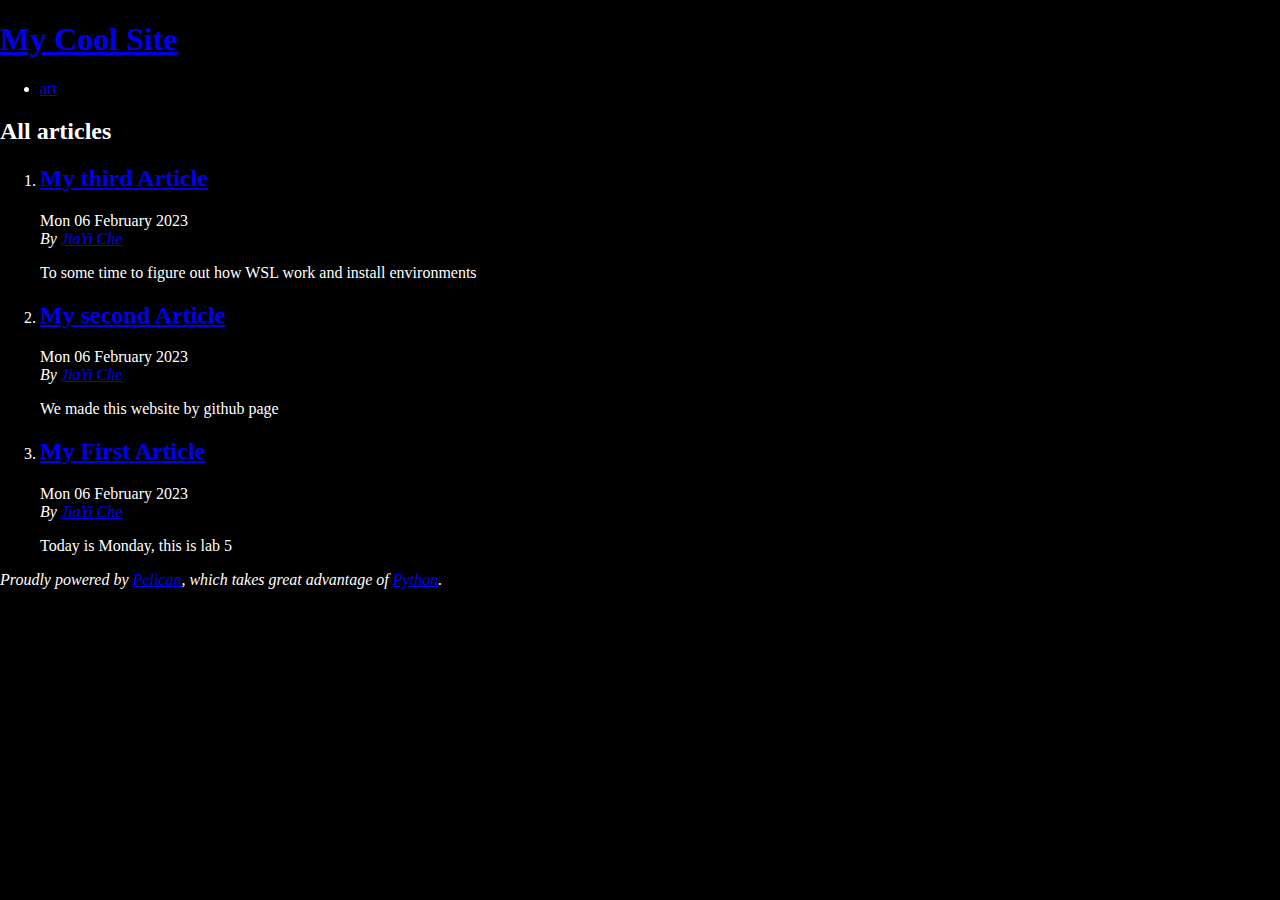
==== index.html @ ef56ac6d "Generate Pelican site" ====
<!DOCTYPE html>
<html lang="en">
<head>
        <title>My Cool Site</title>
        <meta charset="utf-8" />
        <meta name="generator" content="Pelican" />
        <link href="https://JiaYiChe.github.io/feeds/all.atom.xml" type="application/atom+xml" rel="alternate" title="My Cool Site Full Atom Feed" />

  <link rel="stylesheet" type="text/css" href="https://JiaYiChe.github.io/theme/style.css" />
</head>

<body id="index" class="home">
        <header id="banner" class="body">
                <h1><a href="https://JiaYiChe.github.io/">My Cool Site</a></h1>
        </header><!-- /#banner -->
        <nav id="menu"><ul>
            <li><a href="https://JiaYiChe.github.io/category/art.html">art</a></li>
        </ul></nav><!-- /#menu -->
<section id="content">
<h2>All articles</h2>

<ol id="post-list">
        <li><article class="hentry">
                <header> <h2 class="entry-title"><a href="https://JiaYiChe.github.io/my-third-article.html" rel="bookmark" title="Permalink to My third Article">My third Article</a></h2> </header>
                <footer class="post-info">
                    <time class="published" datetime="2023-02-06T07:00:00-07:00"> Mon 06 February 2023 </time>
                    <address class="vcard author">By
                        <a class="url fn" href="https://JiaYiChe.github.io/author/jiayi-che.html">JiaYi Che</a>
                    </address>
                </footer><!-- /.post-info -->
                <div class="entry-content"> <p>To some time to figure out how WSL work and install environments</p> </div><!-- /.entry-content -->
        </article></li>
        <li><article class="hentry">
                <header> <h2 class="entry-title"><a href="https://JiaYiChe.github.io/my-second-article.html" rel="bookmark" title="Permalink to My second Article">My second Article</a></h2> </header>
                <footer class="post-info">
                    <time class="published" datetime="2023-02-06T06:00:00-07:00"> Mon 06 February 2023 </time>
                    <address class="vcard author">By
                        <a class="url fn" href="https://JiaYiChe.github.io/author/jiayi-che.html">JiaYi Che</a>
                    </address>
                </footer><!-- /.post-info -->
                <div class="entry-content"> <p>We made this website by github page</p> </div><!-- /.entry-content -->
        </article></li>
        <li><article class="hentry">
                <header> <h2 class="entry-title"><a href="https://JiaYiChe.github.io/my-first-article.html" rel="bookmark" title="Permalink to My First Article">My First Article</a></h2> </header>
                <footer class="post-info">
                    <time class="published" datetime="2023-02-06T05:00:00-07:00"> Mon 06 February 2023 </time>
                    <address class="vcard author">By
                        <a class="url fn" href="https://JiaYiChe.github.io/author/jiayi-che.html">JiaYi Che</a>
                    </address>
                </footer><!-- /.post-info -->
                <div class="entry-content"> <p>Today is Monday, this is lab 5</p> </div><!-- /.entry-content -->
        </article></li>
</ol><!-- /#posts-list -->
</section><!-- /#content -->
        <footer id="contentinfo" class="body">
                <address id="about" class="vcard body">
                Proudly powered by <a href="https://getpelican.com/">Pelican</a>,
                which takes great advantage of <a href="https://www.python.org/">Python</a>.
                </address><!-- /#about -->
        </footer><!-- /#contentinfo -->
</body>
</html>
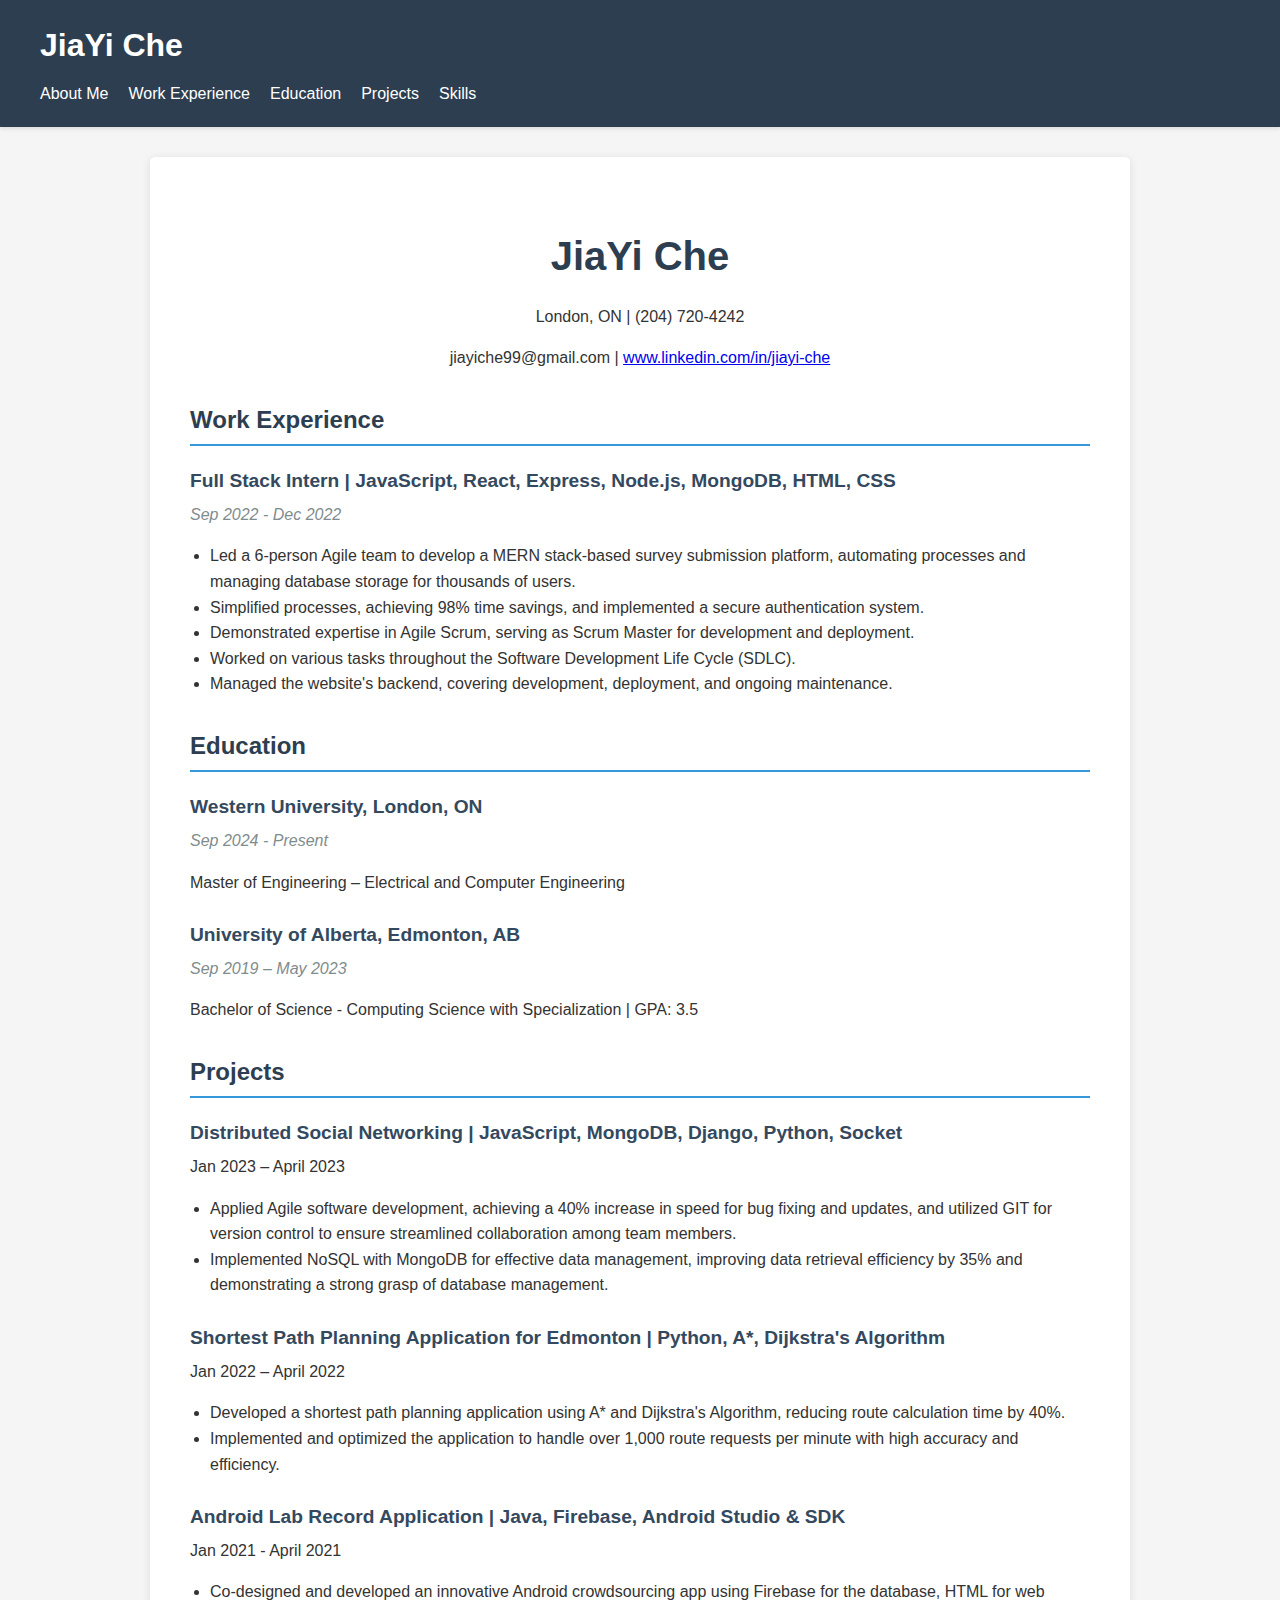
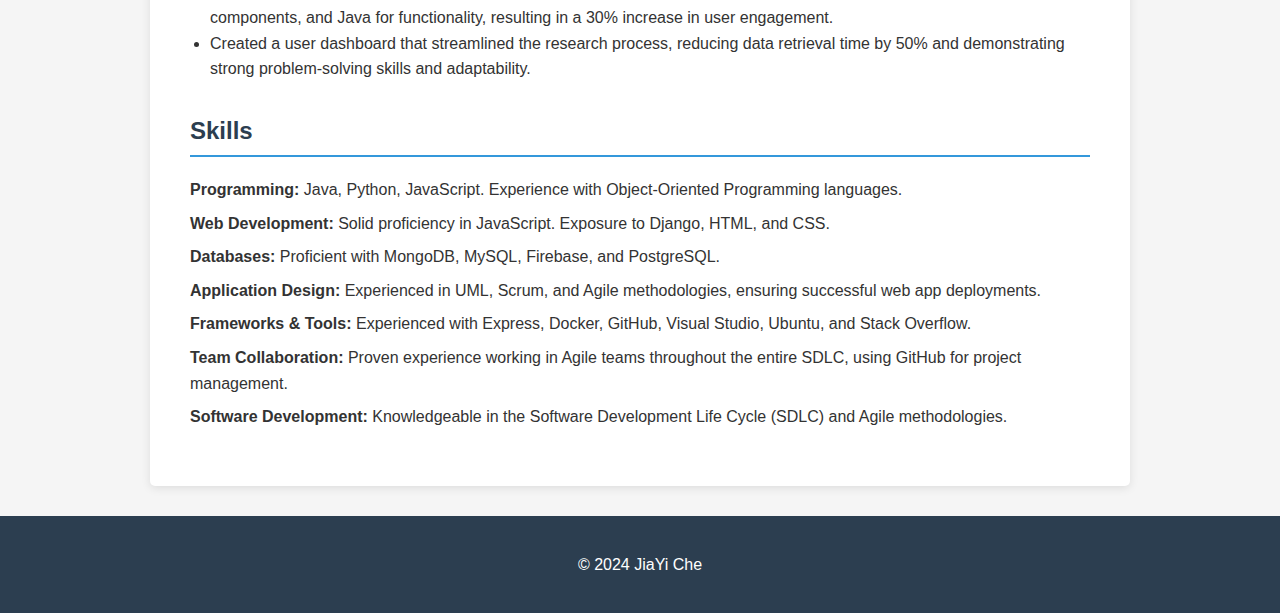
==== commit 0806d6f5: "update my page" ====
--- a/index.html
+++ b/index.html
@@ -1,62 +1,156 @@
 <!DOCTYPE html>
 <html lang="en">
 <head>
-        <title>My Cool Site</title>
-        <meta charset="utf-8" />
-        <meta name="generator" content="Pelican" />
-        <link href="https://JiaYiChe.github.io/feeds/all.atom.xml" type="application/atom+xml" rel="alternate" title="My Cool Site Full Atom Feed" />
-
-  <link rel="stylesheet" type="text/css" href="https://JiaYiChe.github.io/theme/style.css" />
+    <title>JiaYi Che - Resume</title>
+    <meta charset="utf-8" />
+    <meta name="viewport" content="width=device-width, initial-scale=1.0">
+    <meta name="description" content="JiaYi Che's Resume">
+    <link href="https://JiaYiChe.github.io/feeds/all.atom.xml" type="application/atom+xml" rel="alternate" title="JiaYi Che Resume" />
+    <link rel="stylesheet" type="text/css" href="https://JiaYiChe.github.io/theme/style.css" />
+    <link rel="stylesheet" href="https://cdnjs.cloudflare.com/ajax/libs/font-awesome/5.15.4/css/all.min.css">
 </head>
 
 <body id="index" class="home">
-        <header id="banner" class="body">
-                <h1><a href="https://JiaYiChe.github.io/">My Cool Site</a></h1>
-        </header><!-- /#banner -->
-        <nav id="menu"><ul>
-            <li><a href="https://JiaYiChe.github.io/category/art.html">art</a></li>
-        </ul></nav><!-- /#menu -->
-<section id="content">
-<h2>All articles</h2>
+    <header id="banner" class="body">
+        <div class="container">
+            <h1><a href="https://JiaYiChe.github.io/">JiaYi Che</a></h1>
+            <nav id="menu">
+                <ul>
+                    <li><a href="#about">About Me</a></li>
+                    <li><a href="#experience">Work Experience</a></li>
+                    <li><a href="#education">Education</a></li>
+                    <li><a href="#projects">Projects</a></li>
+                    <li><a href="#skills">Skills</a></li>
+                </ul>
+            </nav>
+        </div>
+    </header>
 
-<ol id="post-list">
-        <li><article class="hentry">
-                <header> <h2 class="entry-title"><a href="https://JiaYiChe.github.io/my-third-article.html" rel="bookmark" title="Permalink to My third Article">My third Article</a></h2> </header>
-                <footer class="post-info">
-                    <time class="published" datetime="2023-02-06T07:00:00-07:00"> Mon 06 February 2023 </time>
-                    <address class="vcard author">By
-                        <a class="url fn" href="https://JiaYiChe.github.io/author/jiayi-che.html">JiaYi Che</a>
-                    </address>
-                </footer><!-- /.post-info -->
-                <div class="entry-content"> <p>To some time to figure out how WSL work and install environments</p> </div><!-- /.entry-content -->
-        </article></li>
-        <li><article class="hentry">
-                <header> <h2 class="entry-title"><a href="https://JiaYiChe.github.io/my-second-article.html" rel="bookmark" title="Permalink to My second Article">My second Article</a></h2> </header>
-                <footer class="post-info">
-                    <time class="published" datetime="2023-02-06T06:00:00-07:00"> Mon 06 February 2023 </time>
-                    <address class="vcard author">By
-                        <a class="url fn" href="https://JiaYiChe.github.io/author/jiayi-che.html">JiaYi Che</a>
-                    </address>
-                </footer><!-- /.post-info -->
-                <div class="entry-content"> <p>We made this website by github page</p> </div><!-- /.entry-content -->
-        </article></li>
-        <li><article class="hentry">
-                <header> <h2 class="entry-title"><a href="https://JiaYiChe.github.io/my-first-article.html" rel="bookmark" title="Permalink to My First Article">My First Article</a></h2> </header>
-                <footer class="post-info">
-                    <time class="published" datetime="2023-02-06T05:00:00-07:00"> Mon 06 February 2023 </time>
-                    <address class="vcard author">By
-                        <a class="url fn" href="https://JiaYiChe.github.io/author/jiayi-che.html">JiaYi Che</a>
-                    </address>
-                </footer><!-- /.post-info -->
-                <div class="entry-content"> <p>Today is Monday, this is lab 5</p> </div><!-- /.entry-content -->
-        </article></li>
-</ol><!-- /#posts-list -->
-</section><!-- /#content -->
-        <footer id="contentinfo" class="body">
-                <address id="about" class="vcard body">
-                Proudly powered by <a href="https://getpelican.com/">Pelican</a>,
-                which takes great advantage of <a href="https://www.python.org/">Python</a>.
-                </address><!-- /#about -->
-        </footer><!-- /#contentinfo -->
+    <main class="container">
+        <section id="content">
+            <div class="resume-container">
+                <div class="resume-header">
+                    <h1>JiaYi Che</h1>
+                    <div class="resume-contact">
+                        <p>London, ON | (204) 720-4242</p>
+                        <p>jiayiche99@gmail.com | <a href="https://www.linkedin.com/in/jiayi-che" target="_blank">www.linkedin.com/in/jiayi-che</a></p>
+                    </div>
+                </div>
+
+                <section id="experience">
+                    <h2 class="section-title">Work Experience</h2>
+                    <div class="work-item">
+                        <div class="work-title">Full Stack Intern | JavaScript, React, Express, Node.js, MongoDB, HTML, CSS</div>
+                        <div class="work-period">Sep 2022 - Dec 2022</div>
+                        <div class="work-description">
+                            <ul>
+                                <li>Led a 6-person Agile team to develop a MERN stack-based survey submission platform, automating processes and managing database storage for thousands of users.</li>
+                                <li>Simplified processes, achieving 98% time savings, and implemented a secure authentication system.</li>
+                                <li>Demonstrated expertise in Agile Scrum, serving as Scrum Master for development and deployment.</li>
+                                <li>Worked on various tasks throughout the Software Development Life Cycle (SDLC).</li>
+                                <li>Managed the website's backend, covering development, deployment, and ongoing maintenance.</li>
+                            </ul>
+                        </div>
+                    </div>
+                </section>
+
+                <section id="education">
+                    <h2 class="section-title">Education</h2>
+                    <div class="education-item">
+                        <div class="education-title">Western University, London, ON</div>
+                        <div class="education-period">Sep 2024 - Present</div>
+                        <p>Master of Engineering – Electrical and Computer Engineering</p>
+                    </div>
+                    <div class="education-item">
+                        <div class="education-title">University of Alberta, Edmonton, AB</div>
+                        <div class="education-period">Sep 2019 – May 2023</div>
+                        <p>Bachelor of Science - Computing Science with Specialization | GPA: 3.5</p>
+                    </div>
+                </section>
+
+                <section id="projects">
+                    <h2 class="section-title">Projects</h2>
+                    <div class="project-item">
+                        <div class="project-title">Distributed Social Networking | JavaScript, MongoDB, Django, Python, Socket</div>
+                        <div class="project-period">Jan 2023 – April 2023</div>
+                        <div class="project-description">
+                            <ul>
+                                <li>Applied Agile software development, achieving a 40% increase in speed for bug fixing and updates, and utilized GIT for version control to ensure streamlined collaboration among team members.</li>
+                                <li>Implemented NoSQL with MongoDB for effective data management, improving data retrieval efficiency by 35% and demonstrating a strong grasp of database management.</li>
+                            </ul>
+                        </div>
+                    </div>
+                    <div class="project-item">
+                        <div class="project-title">Shortest Path Planning Application for Edmonton | Python, A*, Dijkstra's Algorithm</div>
+                        <div class="project-period">Jan 2022 – April 2022</div>
+                        <div class="project-description">
+                            <ul>
+                                <li>Developed a shortest path planning application using A* and Dijkstra's Algorithm, reducing route calculation time by 40%.</li>
+                                <li>Implemented and optimized the application to handle over 1,000 route requests per minute with high accuracy and efficiency.</li>
+                            </ul>
+                        </div>
+                    </div>
+                    <div class="project-item">
+                        <div class="project-title">Android Lab Record Application | Java, Firebase, Android Studio & SDK</div>
+                        <div class="project-period">Jan 2021 - April 2021</div>
+                        <div class="project-description">
+                            <ul>
+                                <li>Co-designed and developed an innovative Android crowdsourcing app using Firebase for the database, HTML for web components, and Java for functionality, resulting in a 30% increase in user engagement.</li>
+                                <li>Created a user dashboard that streamlined the research process, reducing data retrieval time by 50% and demonstrating strong problem-solving skills and adaptability.</li>
+                            </ul>
+                        </div>
+                    </div>
+                </section>
+
+                <section id="skills">
+                    <h2 class="section-title">Skills</h2>
+                    <ul class="skills-list">
+                        <li><strong>Programming:</strong> Java, Python, JavaScript. Experience with Object-Oriented Programming languages.</li>
+                        <li><strong>Web Development:</strong> Solid proficiency in JavaScript. Exposure to Django, HTML, and CSS.</li>
+                        <li><strong>Databases:</strong> Proficient with MongoDB, MySQL, Firebase, and PostgreSQL.</li>
+                        <li><strong>Application Design:</strong> Experienced in UML, Scrum, and Agile methodologies, ensuring successful web app deployments.</li>
+                        <li><strong>Frameworks & Tools:</strong> Experienced with Express, Docker, GitHub, Visual Studio, Ubuntu, and Stack Overflow.</li>
+                        <li><strong>Team Collaboration:</strong> Proven experience working in Agile teams throughout the entire SDLC, using GitHub for project management.</li>
+                        <li><strong>Software Development:</strong> Knowledgeable in the Software Development Life Cycle (SDLC) and Agile methodologies.</li>
+                    </ul>
+                </section>
+            </div>
+        </section>
+    </main>
+
+    <footer id="contentinfo" class="body">
+        <div class="container">
+            <p>&copy; 2024 JiaYi Che</p>
+        </div>
+    </footer>
+
+    <!-- Hidden Admin Button -->
+    <button class="admin-button" id="adminButton"></button>
+
+    <!-- Login Modal -->
+    <div class="login-modal" id="loginModal">
+        <div class="login-content">
+            <h2>Admin Login</h2>
+            <form id="loginForm">
+                <div class="form-group">
+                    <label for="username">Username:</label>
+                    <input type="text" id="username" required>
+                </div>
+                <div class="form-group">
+                    <label for="password">Password:</label>
+                    <input type="password" id="password" required>
+                </div>
+                <button type="submit" class="btn">Login</button>
+                <button type="button" class="btn" id="cancelLogin">Cancel</button>
+            </form>
+        </div>
+    </div>
+
+    <!-- Admin Panel (Hidden by Default) -->
+    <div id="adminPanel" style="display: none;">
+        <!-- Content will be dynamically filled by JavaScript -->
+    </div>
+
+    <script src="admin.js"></script>
 </body>
 </html>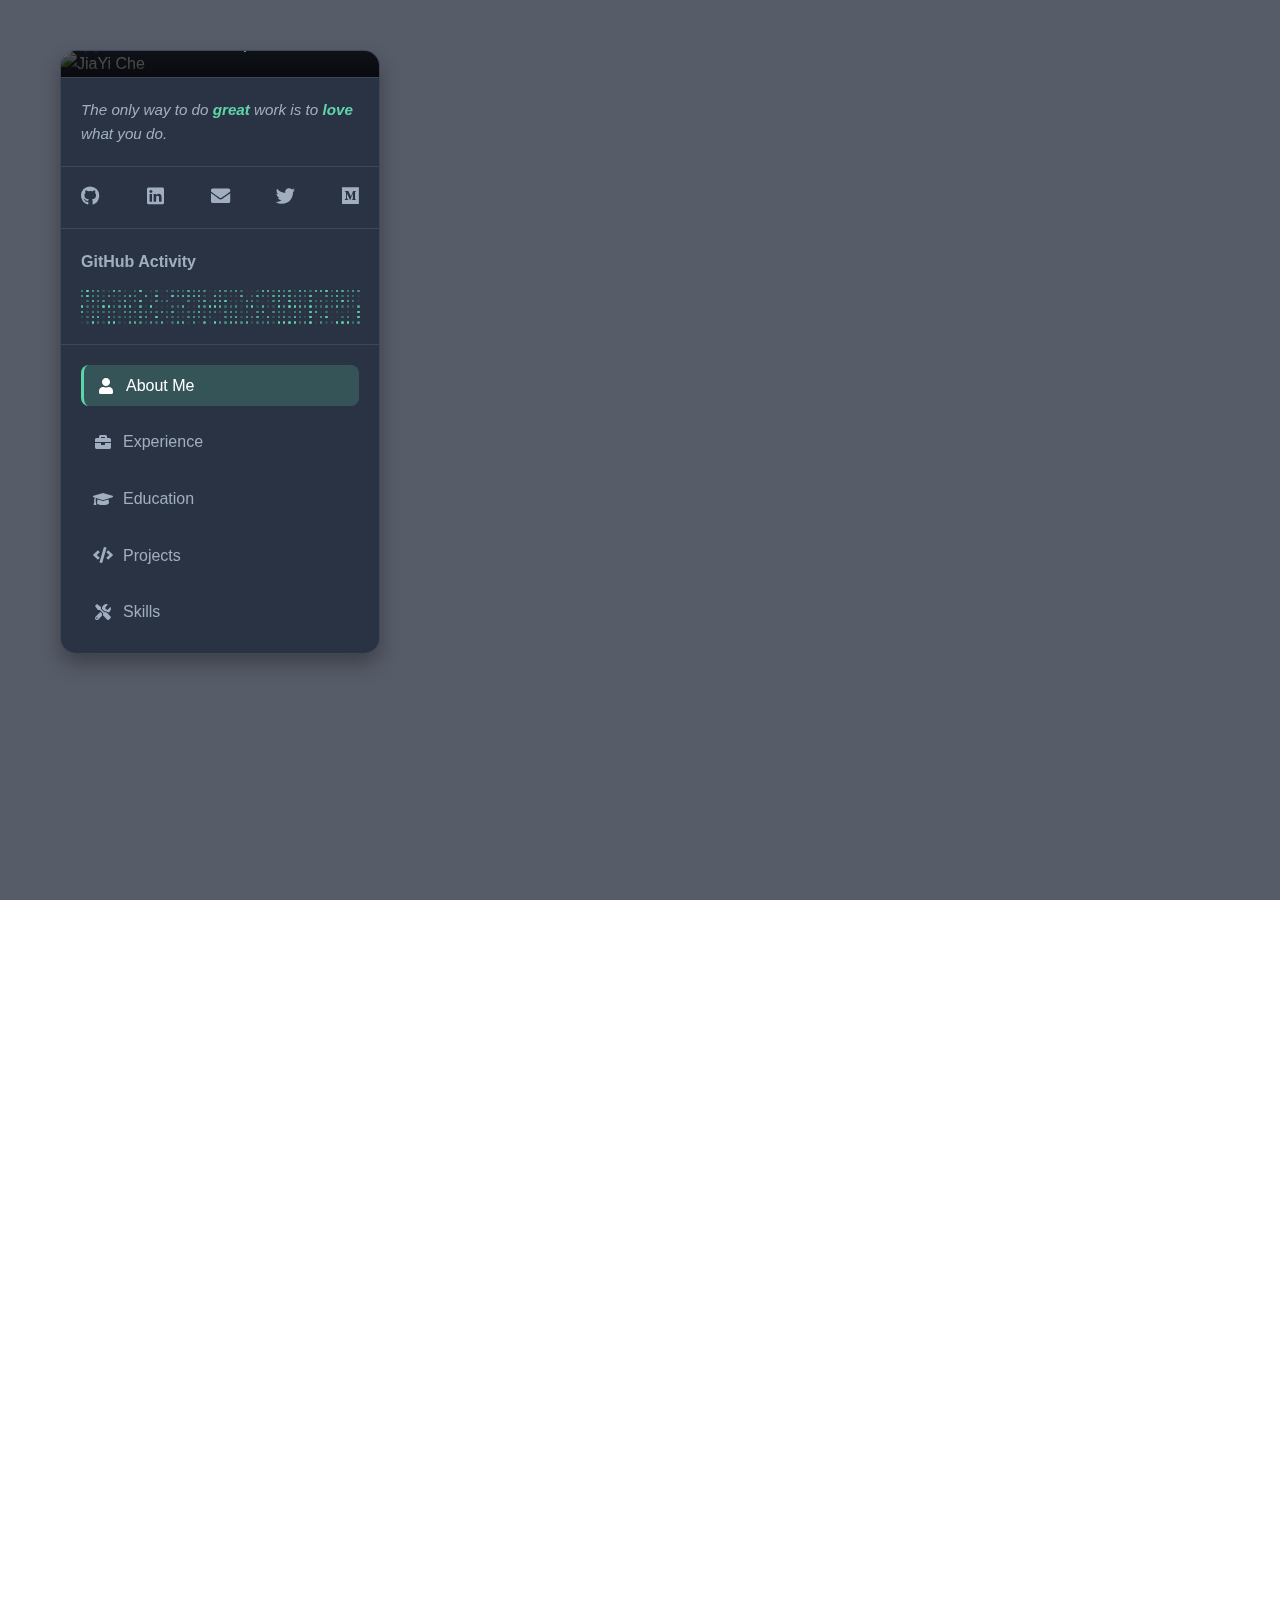
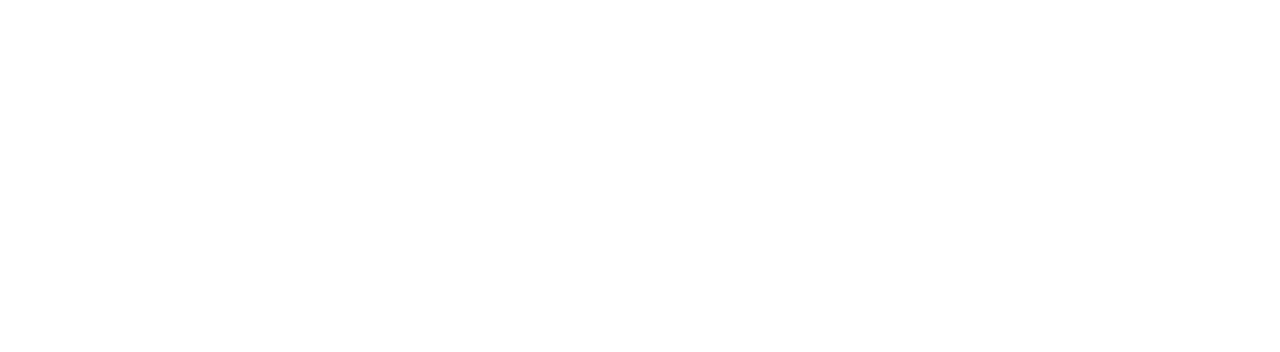
==== commit 4849fadc: "update new UI" ====
--- a/index.html
+++ b/index.html
@@ -1,134 +1,268 @@
 <!DOCTYPE html>
 <html lang="en">
 <head>
-    <title>JiaYi Che - Resume</title>
+    <title>JiaYi Che - Portfolio</title>
     <meta charset="utf-8" />
     <meta name="viewport" content="width=device-width, initial-scale=1.0">
-    <meta name="description" content="JiaYi Che's Resume">
-    <link href="https://JiaYiChe.github.io/feeds/all.atom.xml" type="application/atom+xml" rel="alternate" title="JiaYi Che Resume" />
-    <link rel="stylesheet" type="text/css" href="https://JiaYiChe.github.io/theme/style.css" />
+    <meta name="description" content="JiaYi Che's Portfolio">
+    <link href="https://JiaYiChe.github.io/feeds/all.atom.xml" type="application/atom+xml" rel="alternate" title="JiaYi Che Portfolio" />
+    <link rel="stylesheet" type="text/css" href="theme/style.css" />
     <link rel="stylesheet" href="https://cdnjs.cloudflare.com/ajax/libs/font-awesome/5.15.4/css/all.min.css">
 </head>
 
 <body id="index" class="home">
-    <header id="banner" class="body">
-        <div class="container">
-            <h1><a href="https://JiaYiChe.github.io/">JiaYi Che</a></h1>
-            <nav id="menu">
-                <ul>
-                    <li><a href="#about">About Me</a></li>
-                    <li><a href="#experience">Work Experience</a></li>
-                    <li><a href="#education">Education</a></li>
-                    <li><a href="#projects">Projects</a></li>
-                    <li><a href="#skills">Skills</a></li>
-                </ul>
-            </nav>
+    <main class="container">
+        <div class="profile-card">
+            <!-- Left Profile Section -->
+            <div class="profile-avatar">
+                <div class="avatar-container">
+                    <img src="author/photo.jpg" alt="JiaYi Che" onerror="this.onerror=null; this.src='https://via.placeholder.com/600x400?text=JiaYi+Che';">
+                    <div class="avatar-overlay">
+                        <h1>JiaYi Che</h1>
+                        <h2><i class="fas fa-star"></i> Full Stack Developer</h2>
+                    </div>
+                </div>
+
+                <div class="profile-motto">
+                    <p>The only way to do <span>great</span> work is to <span>love</span> what you do.</p>
+                </div>
+
+                <div class="social-icons">
+                    <a href="https://github.com/JiaYiChe" target="_blank"><i class="fab fa-github"></i></a>
+                    <a href="https://www.linkedin.com/in/jiayi-che" target="_blank"><i class="fab fa-linkedin"></i></a>
+                    <a href="mailto:jiayiche99@gmail.com"><i class="fas fa-envelope"></i></a>
+                    <a href="#" target="_blank"><i class="fab fa-twitter"></i></a>
+                    <a href="#" target="_blank"><i class="fab fa-medium"></i></a>
+                </div>
+
+                <div class="github-activity">
+                    <h3>GitHub Activity</h3>
+                    <div class="activity-grid">
+                        <!-- Generate 53 weeks of github activity cells -->
+                        <div class="activity-cell activity-level-0"></div>
+                        <div class="activity-cell activity-level-1"></div>
+                        <div class="activity-cell activity-level-2"></div>
+                        <div class="activity-cell activity-level-3"></div>
+                        <div class="activity-cell activity-level-4"></div>
+                        <div class="activity-cell activity-level-5"></div>
+                        <!-- Repeat for rest of cells (simplified here) -->
+                    </div>
+                </div>
+
+                <div class="site-nav">
+                    <a href="#about"><i class="fas fa-user"></i> About Me</a>
+                    <a href="#experience"><i class="fas fa-briefcase"></i> Experience</a>
+                    <a href="#education"><i class="fas fa-graduation-cap"></i> Education</a>
+                    <a href="#projects"><i class="fas fa-code"></i> Projects</a>
+                    <a href="#skills"><i class="fas fa-tools"></i> Skills</a>
+                </div>
+            </div>
+
+            <!-- Right Content Section -->
+            <div class="content-area">
+                <!-- About Me Section -->
+                <div id="about" class="content-card">
+                    <div class="content-card-header">
+                        <h3><i class="fas fa-user"></i> About Me</h3>
+                        <div class="chip">London, ON</div>
+                    </div>
+                    <div class="content-card-body">
+                        <p>Computer Science graduate with specialized skills in full-stack development and database management. Experienced in developing web applications using modern frameworks and technologies. Strong problem-solving abilities and a collaborative team player.</p>
+                        <p>Currently pursuing a Master's degree in Electrical and Computer Engineering with a focus on advanced computing technologies. Passionate about building scalable, user-friendly applications and staying current with emerging technology trends.</p>
+                        <ul>
+                            <li><strong>Phone:</strong> (204) 720-4242</li>
+                            <li><strong>Email:</strong> jiayiche99@gmail.com</li>
+                            <li><strong>LinkedIn:</strong> www.linkedin.com/in/jiayi-che</li>
+                        </ul>
+                    </div>
+                </div>
+
+                <!-- Experience Section -->
+                <div id="experience" class="content-card">
+                    <div class="content-card-header">
+                        <h3><i class="fas fa-briefcase"></i> Work Experience</h3>
+                    </div>
+                    <div class="content-card-body">
+                        <div class="timeline">
+                            <div class="timeline-item">
+                                <div class="timeline-header">
+                                    <h4 class="timeline-title">Full Stack Intern</h4>
+                                    <span class="timeline-period">Sep 2022 - Dec 2022</span>
+                                </div>
+                                <div class="timeline-content">
+                                    <p>JavaScript, React, Express, Node.js, MongoDB, HTML, CSS</p>
+                                    <ul>
+                                        <li>Led a 6-person Agile team to develop a MERN stack-based survey submission platform, automating processes and managing database storage for thousands of users.</li>
+                                        <li>Simplified processes, achieving 98% time savings, and implemented a secure authentication system.</li>
+                                        <li>Demonstrated expertise in Agile Scrum, serving as Scrum Master for development and deployment.</li>
+                                        <li>Worked on various tasks throughout the Software Development Life Cycle (SDLC).</li>
+                                        <li>Managed the website's backend, covering development, deployment, and ongoing maintenance.</li>
+                                    </ul>
+                                </div>
+                            </div>
+                        </div>
+                    </div>
+                </div>
+
+                <!-- Education Section -->
+                <div id="education" class="content-card">
+                    <div class="content-card-header">
+                        <h3><i class="fas fa-graduation-cap"></i> Education</h3>
+                    </div>
+                    <div class="content-card-body">
+                        <div class="timeline">
+                            <div class="timeline-item">
+                                <div class="timeline-header">
+                                    <h4 class="timeline-title">Western University, London, ON</h4>
+                                    <span class="timeline-period">Sep 2024 - Present</span>
+                                </div>
+                                <div class="timeline-content">
+                                    <p>Master of Engineering – Electrical and Computer Engineering</p>
+                                </div>
+                            </div>
+                            <div class="timeline-item">
+                                <div class="timeline-header">
+                                    <h4 class="timeline-title">University of Alberta, Edmonton, AB</h4>
+                                    <span class="timeline-period">Sep 2019 – May 2023</span>
+                                </div>
+                                <div class="timeline-content">
+                                    <p>Bachelor of Science - Computing Science with Specialization | GPA: 3.5</p>
+                                </div>
+                            </div>
+                        </div>
+                    </div>
+                </div>
+
+                <!-- Projects Section -->
+                <div id="projects" class="content-card">
+                    <div class="content-card-header">
+                        <h3><i class="fas fa-code"></i> Projects</h3>
+                    </div>
+                    <div class="content-card-body">
+                        <div class="projects-grid">
+                            <div class="project-card">
+                                <div class="project-card-content">
+                                    <h4>Distributed Social Networking</h4>
+                                    <p>Applied Agile software development, achieving a 40% increase in speed for bug fixing and updates. Implemented NoSQL with MongoDB for effective data management, improving data retrieval efficiency by 35%.</p>
+                                    <div class="project-card-footer">
+                                        <div class="project-tech">
+                                            <span title="JavaScript">JS</span>
+                                            <span title="MongoDB">Mo</span>
+                                            <span title="Django">Dj</span>
+                                            <span title="Python">Py</span>
+                                        </div>
+                                        <div class="project-links">
+                                            <a href="https://github.com/JiaYiChe" title="View Project"><i class="fas fa-eye"></i></a>
+                                            <a href="https://github.com/JiaYiChe" title="View Code"><i class="fas fa-code"></i></a>
+                                        </div>
+                                    </div>
+                                </div>
+                            </div>
+                            <div class="project-card">
+                                <div class="project-card-content">
+                                    <h4>Shortest Path Planning Application</h4>
+                                    <p>Developed a shortest path planning application using A* and Dijkstra's Algorithm, reducing route calculation time by 40%. Optimized the application to handle over 1,000 route requests per minute.</p>
+                                    <div class="project-card-footer">
+                                        <div class="project-tech">
+                                            <span title="Python">Py</span>
+                                            <span title="A* Algorithm">A*</span>
+                                            <span title="Dijkstra">Di</span>
+                                        </div>
+                                        <div class="project-links">
+                                            <a href="https://github.com/JiaYiChe" title="View Project"><i class="fas fa-eye"></i></a>
+                                            <a href="https://github.com/JiaYiChe" title="View Code"><i class="fas fa-code"></i></a>
+                                        </div>
+                                    </div>
+                                </div>
+                            </div>
+                            <div class="project-card">
+                                <div class="project-card-content">
+                                    <h4>Android Lab Record Application</h4>
+                                    <p>Co-designed and developed an innovative Android crowdsourcing app using Firebase. Created a user dashboard that streamlined the research process, reducing data retrieval time by 50%.</p>
+                                    <div class="project-card-footer">
+                                        <div class="project-tech">
+                                            <span title="Java">Ja</span>
+                                            <span title="Firebase">Fb</span>
+                                            <span title="Android Studio">An</span>
+                                        </div>
+                                        <div class="project-links">
+                                            <a href="https://github.com/JiaYiChe" title="View Project"><i class="fas fa-eye"></i></a>
+                                            <a href="https://github.com/JiaYiChe" title="View Code"><i class="fas fa-code"></i></a>
+                                        </div>
+                                    </div>
+                                </div>
+                            </div>
+                        </div>
+                    </div>
+                </div>
+
+                <!-- Skills Section -->
+                <div id="skills" class="content-card">
+                    <div class="content-card-header">
+                        <h3><i class="fas fa-tools"></i> Skills</h3>
+                    </div>
+                    <div class="content-card-body">
+                        <div class="skills-container">
+                            <div class="skill-item">
+                                <i class="fab fa-java"></i>
+                                <p>Java</p>
+                            </div>
+                            <div class="skill-item">
+                                <i class="fab fa-python"></i>
+                                <p>Python</p>
+                            </div>
+                            <div class="skill-item">
+                                <i class="fab fa-js"></i>
+                                <p>JavaScript</p>
+                            </div>
+                            <div class="skill-item">
+                                <i class="fab fa-react"></i>
+                                <p>React</p>
+                            </div>
+                            <div class="skill-item">
+                                <i class="fab fa-node-js"></i>
+                                <p>Node.js</p>
+                            </div>
+                            <div class="skill-item">
+                                <i class="fab fa-html5"></i>
+                                <p>HTML5</p>
+                            </div>
+                            <div class="skill-item">
+                                <i class="fab fa-css3-alt"></i>
+                                <p>CSS3</p>
+                            </div>
+                            <div class="skill-item">
+                                <i class="fas fa-database"></i>
+                                <p>MongoDB</p>
+                            </div>
+                            <div class="skill-item">
+                                <i class="fas fa-database"></i>
+                                <p>MySQL</p>
+                            </div>
+                            <div class="skill-item">
+                                <i class="fab fa-git-alt"></i>
+                                <p>Git</p>
+                            </div>
+                            <div class="skill-item">
+                                <i class="fab fa-docker"></i>
+                                <p>Docker</p>
+                            </div>
+                            <div class="skill-item">
+                                <i class="fas fa-users"></i>
+                                <p>Agile/Scrum</p>
+                            </div>
+                        </div>
+                    </div>
+                </div>
+            </div>
         </div>
-    </header>
-
-    <main class="container">
-        <section id="content">
-            <div class="resume-container">
-                <div class="resume-header">
-                    <h1>JiaYi Che</h1>
-                    <div class="resume-contact">
-                        <p>London, ON | (204) 720-4242</p>
-                        <p>jiayiche99@gmail.com | <a href="https://www.linkedin.com/in/jiayi-che" target="_blank">www.linkedin.com/in/jiayi-che</a></p>
-                    </div>
-                </div>
-
-                <section id="experience">
-                    <h2 class="section-title">Work Experience</h2>
-                    <div class="work-item">
-                        <div class="work-title">Full Stack Intern | JavaScript, React, Express, Node.js, MongoDB, HTML, CSS</div>
-                        <div class="work-period">Sep 2022 - Dec 2022</div>
-                        <div class="work-description">
-                            <ul>
-                                <li>Led a 6-person Agile team to develop a MERN stack-based survey submission platform, automating processes and managing database storage for thousands of users.</li>
-                                <li>Simplified processes, achieving 98% time savings, and implemented a secure authentication system.</li>
-                                <li>Demonstrated expertise in Agile Scrum, serving as Scrum Master for development and deployment.</li>
-                                <li>Worked on various tasks throughout the Software Development Life Cycle (SDLC).</li>
-                                <li>Managed the website's backend, covering development, deployment, and ongoing maintenance.</li>
-                            </ul>
-                        </div>
-                    </div>
-                </section>
-
-                <section id="education">
-                    <h2 class="section-title">Education</h2>
-                    <div class="education-item">
-                        <div class="education-title">Western University, London, ON</div>
-                        <div class="education-period">Sep 2024 - Present</div>
-                        <p>Master of Engineering – Electrical and Computer Engineering</p>
-                    </div>
-                    <div class="education-item">
-                        <div class="education-title">University of Alberta, Edmonton, AB</div>
-                        <div class="education-period">Sep 2019 – May 2023</div>
-                        <p>Bachelor of Science - Computing Science with Specialization | GPA: 3.5</p>
-                    </div>
-                </section>
-
-                <section id="projects">
-                    <h2 class="section-title">Projects</h2>
-                    <div class="project-item">
-                        <div class="project-title">Distributed Social Networking | JavaScript, MongoDB, Django, Python, Socket</div>
-                        <div class="project-period">Jan 2023 – April 2023</div>
-                        <div class="project-description">
-                            <ul>
-                                <li>Applied Agile software development, achieving a 40% increase in speed for bug fixing and updates, and utilized GIT for version control to ensure streamlined collaboration among team members.</li>
-                                <li>Implemented NoSQL with MongoDB for effective data management, improving data retrieval efficiency by 35% and demonstrating a strong grasp of database management.</li>
-                            </ul>
-                        </div>
-                    </div>
-                    <div class="project-item">
-                        <div class="project-title">Shortest Path Planning Application for Edmonton | Python, A*, Dijkstra's Algorithm</div>
-                        <div class="project-period">Jan 2022 – April 2022</div>
-                        <div class="project-description">
-                            <ul>
-                                <li>Developed a shortest path planning application using A* and Dijkstra's Algorithm, reducing route calculation time by 40%.</li>
-                                <li>Implemented and optimized the application to handle over 1,000 route requests per minute with high accuracy and efficiency.</li>
-                            </ul>
-                        </div>
-                    </div>
-                    <div class="project-item">
-                        <div class="project-title">Android Lab Record Application | Java, Firebase, Android Studio & SDK</div>
-                        <div class="project-period">Jan 2021 - April 2021</div>
-                        <div class="project-description">
-                            <ul>
-                                <li>Co-designed and developed an innovative Android crowdsourcing app using Firebase for the database, HTML for web components, and Java for functionality, resulting in a 30% increase in user engagement.</li>
-                                <li>Created a user dashboard that streamlined the research process, reducing data retrieval time by 50% and demonstrating strong problem-solving skills and adaptability.</li>
-                            </ul>
-                        </div>
-                    </div>
-                </section>
-
-                <section id="skills">
-                    <h2 class="section-title">Skills</h2>
-                    <ul class="skills-list">
-                        <li><strong>Programming:</strong> Java, Python, JavaScript. Experience with Object-Oriented Programming languages.</li>
-                        <li><strong>Web Development:</strong> Solid proficiency in JavaScript. Exposure to Django, HTML, and CSS.</li>
-                        <li><strong>Databases:</strong> Proficient with MongoDB, MySQL, Firebase, and PostgreSQL.</li>
-                        <li><strong>Application Design:</strong> Experienced in UML, Scrum, and Agile methodologies, ensuring successful web app deployments.</li>
-                        <li><strong>Frameworks & Tools:</strong> Experienced with Express, Docker, GitHub, Visual Studio, Ubuntu, and Stack Overflow.</li>
-                        <li><strong>Team Collaboration:</strong> Proven experience working in Agile teams throughout the entire SDLC, using GitHub for project management.</li>
-                        <li><strong>Software Development:</strong> Knowledgeable in the Software Development Life Cycle (SDLC) and Agile methodologies.</li>
-                    </ul>
-                </section>
-            </div>
-        </section>
     </main>
 
-    <footer id="contentinfo" class="body">
-        <div class="container">
-            <p>&copy; 2024 JiaYi Che</p>
-        </div>
-    </footer>
-
     <!-- Hidden Admin Button -->
-    <button class="admin-button" id="adminButton"></button>
-
+    <button id="adminButton" class="admin-button" title="Admin Login"></button>
+    
     <!-- Login Modal -->
-    <div class="login-modal" id="loginModal">
+    <div id="loginModal" class="login-modal">
         <div class="login-content">
             <h2>Admin Login</h2>
             <form id="loginForm">
@@ -140,17 +274,929 @@
                     <label for="password">Password:</label>
                     <input type="password" id="password" required>
                 </div>
-                <button type="submit" class="btn">Login</button>
-                <button type="button" class="btn" id="cancelLogin">Cancel</button>
+                <div class="form-actions">
+                    <button type="submit" class="btn btn-primary">Login</button>
+                    <button type="button" class="btn btn-secondary" id="cancelLogin">Cancel</button>
+                </div>
             </form>
         </div>
     </div>
+    
+    <!-- Admin Panel (Hidden by Default) -->
+    <div id="adminPanel" class="admin-panel">
+        <div class="admin-panel-content">
+            <h2>Admin Panel</h2>
+            <button id="closeAdmin" class="close-button">&times;</button>
+            <div class="admin-sections">
+                <div class="admin-section">
+                    <h3>Profile Information</h3>
+                    <div class="form-group">
+                        <label for="admin-name">Full Name:</label>
+                        <input type="text" id="admin-name" value="JiaYi Che">
+                    </div>
+                    <div class="form-group">
+                        <label for="admin-title">Professional Title:</label>
+                        <input type="text" id="admin-title" value="Full Stack Developer">
+                    </div>
+                    <div class="form-group">
+                        <label for="admin-motto">Motto:</label>
+                        <textarea id="admin-motto">The only way to do great work is to love what you do.</textarea>
+                    </div>
+                    <div class="form-group">
+                        <label for="admin-location">Location:</label>
+                        <input type="text" id="admin-location" value="London, ON">
+                    </div>
+                    <div class="form-group">
+                        <label for="admin-phone">Phone:</label>
+                        <input type="text" id="admin-phone" value="(204) 720-4242">
+                    </div>
+                    <div class="form-group">
+                        <label for="admin-email">Email:</label>
+                        <input type="email" id="admin-email" value="jiayiche99@gmail.com">
+                    </div>
+                    <div class="form-group">
+                        <label for="admin-linkedin">LinkedIn:</label>
+                        <input type="text" id="admin-linkedin" value="www.linkedin.com/in/jiayi-che">
+                    </div>
+                    <button id="save-profile" class="btn btn-primary">Save Profile</button>
+                </div>
+                
+                <div class="admin-section">
+                    <h3>About Me</h3>
+                    <div class="form-group">
+                        <label for="admin-about">About Text:</label>
+                        <textarea id="admin-about" rows="5">Computer Science graduate with specialized skills in full-stack development and database management. Experienced in developing web applications using modern frameworks and technologies. Strong problem-solving abilities and a collaborative team player.
 
-    <!-- Admin Panel (Hidden by Default) -->
-    <div id="adminPanel" style="display: none;">
-        <!-- Content will be dynamically filled by JavaScript -->
+Currently pursuing a Master's degree in Electrical and Computer Engineering with a focus on advanced computing technologies. Passionate about building scalable, user-friendly applications and staying current with emerging technology trends.</textarea>
+                    </div>
+                    <button id="save-about" class="btn btn-primary">Save About</button>
+                </div>
+                
+                <div class="admin-section">
+                    <h3>Experience</h3>
+                    <div id="experience-items">
+                        <div class="admin-item" data-id="exp-1">
+                            <div class="form-group">
+                                <label>Job Title:</label>
+                                <input type="text" class="exp-title" value="Full Stack Intern">
+                            </div>
+                            <div class="form-group">
+                                <label>Period:</label>
+                                <input type="text" class="exp-period" value="Sep 2022 - Dec 2022">
+                            </div>
+                            <div class="form-group">
+                                <label>Technologies:</label>
+                                <input type="text" class="exp-tech" value="JavaScript, React, Express, Node.js, MongoDB, HTML, CSS">
+                            </div>
+                            <div class="form-group">
+                                <label>Description Items:</label>
+                                <div class="description-items">
+                                    <div class="description-item">
+                                        <textarea class="exp-desc">Led a 6-person Agile team to develop a MERN stack-based survey submission platform, automating processes and managing database storage for thousands of users.</textarea>
+                                        <button class="remove-desc btn btn-sm btn-danger">Remove</button>
+                                    </div>
+                                    <div class="description-item">
+                                        <textarea class="exp-desc">Simplified processes, achieving 98% time savings, and implemented a secure authentication system.</textarea>
+                                        <button class="remove-desc btn btn-sm btn-danger">Remove</button>
+                                    </div>
+                                    <div class="description-item">
+                                        <textarea class="exp-desc">Demonstrated expertise in Agile Scrum, serving as Scrum Master for development and deployment.</textarea>
+                                        <button class="remove-desc btn btn-sm btn-danger">Remove</button>
+                                    </div>
+                                    <div class="description-item">
+                                        <textarea class="exp-desc">Worked on various tasks throughout the Software Development Life Cycle (SDLC).</textarea>
+                                        <button class="remove-desc btn btn-sm btn-danger">Remove</button>
+                                    </div>
+                                    <div class="description-item">
+                                        <textarea class="exp-desc">Managed the website's backend, covering development, deployment, and ongoing maintenance.</textarea>
+                                        <button class="remove-desc btn btn-sm btn-danger">Remove</button>
+                                    </div>
+                                </div>
+                                <button class="add-desc btn btn-sm btn-success">Add Description</button>
+                            </div>
+                            <button class="remove-exp btn btn-danger">Remove Experience</button>
+                        </div>
+                    </div>
+                    <button id="add-experience" class="btn btn-success">Add Experience</button>
+                    <button id="save-experience" class="btn btn-primary">Save Experience</button>
+                </div>
+                
+                <div class="admin-section">
+                    <h3>Education</h3>
+                    <div id="education-items">
+                        <div class="admin-item" data-id="edu-1">
+                            <div class="form-group">
+                                <label>School:</label>
+                                <input type="text" class="edu-school" value="Western University, London, ON">
+                            </div>
+                            <div class="form-group">
+                                <label>Period:</label>
+                                <input type="text" class="edu-period" value="Sep 2024 - Present">
+                            </div>
+                            <div class="form-group">
+                                <label>Degree:</label>
+                                <input type="text" class="edu-degree" value="Master of Engineering – Electrical and Computer Engineering">
+                            </div>
+                            <button class="remove-edu btn btn-danger">Remove Education</button>
+                        </div>
+                        <div class="admin-item" data-id="edu-2">
+                            <div class="form-group">
+                                <label>School:</label>
+                                <input type="text" class="edu-school" value="University of Alberta, Edmonton, AB">
+                            </div>
+                            <div class="form-group">
+                                <label>Period:</label>
+                                <input type="text" class="edu-period" value="Sep 2019 – May 2023">
+                            </div>
+                            <div class="form-group">
+                                <label>Degree:</label>
+                                <input type="text" class="edu-degree" value="Bachelor of Science - Computing Science with Specialization | GPA: 3.5">
+                            </div>
+                            <button class="remove-edu btn btn-danger">Remove Education</button>
+                        </div>
+                    </div>
+                    <button id="add-education" class="btn btn-success">Add Education</button>
+                    <button id="save-education" class="btn btn-primary">Save Education</button>
+                </div>
+                
+                <div class="admin-section">
+                    <h3>Projects</h3>
+                    <div id="project-items">
+                        <div class="admin-item" data-id="proj-1">
+                            <div class="form-group">
+                                <label>Project Title:</label>
+                                <input type="text" class="proj-title" value="Distributed Social Networking">
+                            </div>
+                            <div class="form-group">
+                                <label>Description:</label>
+                                <textarea class="proj-desc">Applied Agile software development, achieving a 40% increase in speed for bug fixing and updates. Implemented NoSQL with MongoDB for effective data management, improving data retrieval efficiency by 35%.</textarea>
+                            </div>
+                            <div class="form-group">
+                                <label>Technologies (comma separated):</label>
+                                <input type="text" class="proj-tech" value="JS,Mo,Dj,Py">
+                            </div>
+                            <div class="form-group">
+                                <label>Project Link:</label>
+                                <input type="url" class="proj-link" value="https://github.com/JiaYiChe">
+                            </div>
+                            <div class="form-group">
+                                <label>Code Link:</label>
+                                <input type="url" class="proj-code" value="https://github.com/JiaYiChe">
+                            </div>
+                            <button class="remove-proj btn btn-danger">Remove Project</button>
+                        </div>
+                        <div class="admin-item" data-id="proj-2">
+                            <div class="form-group">
+                                <label>Project Title:</label>
+                                <input type="text" class="proj-title" value="Shortest Path Planning Application">
+                            </div>
+                            <div class="form-group">
+                                <label>Description:</label>
+                                <textarea class="proj-desc">Developed a shortest path planning application using A* and Dijkstra's Algorithm, reducing route calculation time by 40%. Optimized the application to handle over 1,000 route requests per minute.</textarea>
+                            </div>
+                            <div class="form-group">
+                                <label>Technologies (comma separated):</label>
+                                <input type="text" class="proj-tech" value="Py,A*,Di">
+                            </div>
+                            <div class="form-group">
+                                <label>Project Link:</label>
+                                <input type="url" class="proj-link" value="https://github.com/JiaYiChe">
+                            </div>
+                            <div class="form-group">
+                                <label>Code Link:</label>
+                                <input type="url" class="proj-code" value="https://github.com/JiaYiChe">
+                            </div>
+                            <button class="remove-proj btn btn-danger">Remove Project</button>
+                        </div>
+                        <div class="admin-item" data-id="proj-3">
+                            <div class="form-group">
+                                <label>Project Title:</label>
+                                <input type="text" class="proj-title" value="Android Lab Record Application">
+                            </div>
+                            <div class="form-group">
+                                <label>Description:</label>
+                                <textarea class="proj-desc">Co-designed and developed an innovative Android crowdsourcing app using Firebase. Created a user dashboard that streamlined the research process, reducing data retrieval time by 50%.</textarea>
+                            </div>
+                            <div class="form-group">
+                                <label>Technologies (comma separated):</label>
+                                <input type="text" class="proj-tech" value="Ja,Fb,An">
+                            </div>
+                            <div class="form-group">
+                                <label>Project Link:</label>
+                                <input type="url" class="proj-link" value="https://github.com/JiaYiChe">
+                            </div>
+                            <div class="form-group">
+                                <label>Code Link:</label>
+                                <input type="url" class="proj-code" value="https://github.com/JiaYiChe">
+                            </div>
+                            <button class="remove-proj btn btn-danger">Remove Project</button>
+                        </div>
+                    </div>
+                    <button id="add-project" class="btn btn-success">Add Project</button>
+                    <button id="save-projects" class="btn btn-primary">Save Projects</button>
+                </div>
+                
+                <div class="admin-section">
+                    <h3>Skills</h3>
+                    <div id="skill-items">
+                        <div class="admin-item skill-grid">
+                            <div class="skill-admin-item" data-id="skill-1">
+                                <div class="form-group">
+                                    <label>Skill:</label>
+                                    <input type="text" class="skill-name" value="Java">
+                                </div>
+                                <div class="form-group">
+                                    <label>Icon Class:</label>
+                                    <input type="text" class="skill-icon" value="fab fa-java">
+                                </div>
+                                <button class="remove-skill btn btn-sm btn-danger">Remove</button>
+                            </div>
+                            <div class="skill-admin-item" data-id="skill-2">
+                                <div class="form-group">
+                                    <label>Skill:</label>
+                                    <input type="text" class="skill-name" value="Python">
+                                </div>
+                                <div class="form-group">
+                                    <label>Icon Class:</label>
+                                    <input type="text" class="skill-icon" value="fab fa-python">
+                                </div>
+                                <button class="remove-skill btn btn-sm btn-danger">Remove</button>
+                            </div>
+                            <!-- Add more skill items here... -->
+                        </div>
+                    </div>
+                    <button id="add-skill" class="btn btn-success">Add Skill</button>
+                    <button id="save-skills" class="btn btn-primary">Save Skills</button>
+                </div>
+                
+                <div class="admin-section">
+                    <h3>Actions</h3>
+                    <div class="admin-actions">
+                        <button id="save-all" class="btn btn-primary btn-lg">Save All Changes</button>
+                        <button id="reset-all" class="btn btn-warning btn-lg">Reset All</button>
+                    </div>
+                </div>
+            </div>
+        </div>
     </div>
 
-    <script src="admin.js"></script>
+    <script>
+        // Generate GitHub activity cells dynamically
+        document.addEventListener('DOMContentLoaded', function() {
+            const activityGrid = document.querySelector('.activity-grid');
+            activityGrid.innerHTML = '';
+            
+            for (let i = 0; i < 53 * 7; i++) {
+                const level = Math.floor(Math.random() * 6); // 0-5 levels
+                const cell = document.createElement('div');
+                cell.className = `activity-cell activity-level-${level}`;
+                activityGrid.appendChild(cell);
+            }
+            
+            // Add smooth scrolling for navigation links
+            document.querySelectorAll('.site-nav a').forEach(link => {
+                link.addEventListener('click', function(e) {
+                    e.preventDefault();
+                    
+                    const targetId = this.getAttribute('href');
+                    const targetElement = document.querySelector(targetId);
+                    
+                    window.scrollTo({
+                        top: targetElement.offsetTop - 20,
+                        behavior: 'smooth'
+                    });
+                    
+                    // Update active class
+                    document.querySelectorAll('.site-nav a').forEach(el => el.classList.remove('active'));
+                    this.classList.add('active');
+                });
+            });
+            
+            // Add subtle hover effects for skill items
+            document.querySelectorAll('.skill-item').forEach(item => {
+                item.addEventListener('mouseenter', function() {
+                    this.querySelector('i').classList.add('fa-bounce');
+                });
+                
+                item.addEventListener('mouseleave', function() {
+                    this.querySelector('i').classList.remove('fa-bounce');
+                });
+            });
+            
+            // Auto activate first nav item
+            document.querySelector('.site-nav a').classList.add('active');
+            
+            // Admin functionality
+            const adminButton = document.getElementById('adminButton');
+            const loginModal = document.getElementById('loginModal');
+            const loginForm = document.getElementById('loginForm');
+            const cancelLogin = document.getElementById('cancelLogin');
+            const adminPanel = document.getElementById('adminPanel');
+            const closeAdmin = document.getElementById('closeAdmin');
+            
+            // Admin credentials (should use a more secure method in real applications)
+            const adminCredentials = {
+                username: 'admin',
+                password: 'admin123'
+            };
+            
+            // Portfolio data storage
+            let portfolioData = {
+                profile: {
+                    name: "JiaYi Che",
+                    title: "Full Stack Developer",
+                    motto: "The only way to do great work is to love what you do.",
+                    location: "London, ON",
+                    phone: "(204) 720-4242",
+                    email: "jiayiche99@gmail.com",
+                    linkedin: "www.linkedin.com/in/jiayi-che"
+                },
+                about: "Computer Science graduate with specialized skills in full-stack development and database management. Experienced in developing web applications using modern frameworks and technologies. Strong problem-solving abilities and a collaborative team player.\n\nCurrently pursuing a Master's degree in Electrical and Computer Engineering with a focus on advanced computing technologies. Passionate about building scalable, user-friendly applications and staying current with emerging technology trends.",
+                experience: [
+                    {
+                        id: "exp-1",
+                        title: "Full Stack Intern",
+                        period: "Sep 2022 - Dec 2022",
+                        technologies: "JavaScript, React, Express, Node.js, MongoDB, HTML, CSS",
+                        descriptions: [
+                            "Led a 6-person Agile team to develop a MERN stack-based survey submission platform, automating processes and managing database storage for thousands of users.",
+                            "Simplified processes, achieving 98% time savings, and implemented a secure authentication system.",
+                            "Demonstrated expertise in Agile Scrum, serving as Scrum Master for development and deployment.",
+                            "Worked on various tasks throughout the Software Development Life Cycle (SDLC).",
+                            "Managed the website's backend, covering development, deployment, and ongoing maintenance."
+                        ]
+                    }
+                ],
+                education: [
+                    {
+                        id: "edu-1",
+                        school: "Western University, London, ON",
+                        period: "Sep 2024 - Present",
+                        degree: "Master of Engineering – Electrical and Computer Engineering"
+                    },
+                    {
+                        id: "edu-2",
+                        school: "University of Alberta, Edmonton, AB",
+                        period: "Sep 2019 – May 2023",
+                        degree: "Bachelor of Science - Computing Science with Specialization | GPA: 3.5"
+                    }
+                ],
+                projects: [
+                    {
+                        id: "proj-1",
+                        title: "Distributed Social Networking",
+                        description: "Applied Agile software development, achieving a 40% increase in speed for bug fixing and updates. Implemented NoSQL with MongoDB for effective data management, improving data retrieval efficiency by 35%.",
+                        technologies: "JS,Mo,Dj,Py",
+                        projectLink: "https://github.com/JiaYiChe",
+                        codeLink: "https://github.com/JiaYiChe"
+                    },
+                    {
+                        id: "proj-2",
+                        title: "Shortest Path Planning Application",
+                        description: "Developed a shortest path planning application using A* and Dijkstra's Algorithm, reducing route calculation time by 40%. Optimized the application to handle over 1,000 route requests per minute.",
+                        technologies: "Py,A*,Di",
+                        projectLink: "https://github.com/JiaYiChe",
+                        codeLink: "https://github.com/JiaYiChe"
+                    },
+                    {
+                        id: "proj-3",
+                        title: "Android Lab Record Application",
+                        description: "Co-designed and developed an innovative Android crowdsourcing app using Firebase. Created a user dashboard that streamlined the research process, reducing data retrieval time by 50%.",
+                        technologies: "Ja,Fb,An",
+                        projectLink: "https://github.com/JiaYiChe",
+                        codeLink: "https://github.com/JiaYiChe"
+                    }
+                ],
+                skills: [
+                    { id: "skill-1", name: "Java", icon: "fab fa-java" },
+                    { id: "skill-2", name: "Python", icon: "fab fa-python" },
+                    { id: "skill-3", name: "JavaScript", icon: "fab fa-js" },
+                    { id: "skill-4", name: "React", icon: "fab fa-react" },
+                    { id: "skill-5", name: "Node.js", icon: "fab fa-node-js" },
+                    { id: "skill-6", name: "HTML5", icon: "fab fa-html5" },
+                    { id: "skill-7", name: "CSS3", icon: "fab fa-css3-alt" },
+                    { id: "skill-8", name: "MongoDB", icon: "fas fa-database" },
+                    { id: "skill-9", name: "MySQL", icon: "fas fa-database" },
+                    { id: "skill-10", name: "Git", icon: "fab fa-git-alt" },
+                    { id: "skill-11", name: "Docker", icon: "fab fa-docker" },
+                    { id: "skill-12", name: "Agile/Scrum", icon: "fas fa-users" }
+                ]
+            };
+            
+            // Show login modal
+            adminButton.addEventListener('click', () => {
+                loginModal.style.display = 'flex';
+            });
+            
+            // Close login modal
+            cancelLogin.addEventListener('click', () => {
+                loginModal.style.display = 'none';
+                loginForm.reset();
+            });
+            
+            // Handle login
+            loginForm.addEventListener('submit', (e) => {
+                e.preventDefault();
+                
+                const username = document.getElementById('username').value;
+                const password = document.getElementById('password').value;
+                
+                if (username === adminCredentials.username && password === adminCredentials.password) {
+                    loginModal.style.display = 'none';
+                    adminPanel.style.display = 'block';
+                    loginForm.reset();
+                    
+                    // Load current data into admin panel
+                    loadAdminPanelData();
+                } else {
+                    alert('Invalid credentials. Please try again.');
+                }
+            });
+            
+            // Close admin panel
+            closeAdmin.addEventListener('click', () => {
+                adminPanel.style.display = 'none';
+            });
+            
+            // Click outside to close
+            window.addEventListener('click', (e) => {
+                if (e.target === loginModal) {
+                    loginModal.style.display = 'none';
+                    loginForm.reset();
+                }
+            });
+            
+            // Admin Panel Functions
+            function loadAdminPanelData() {
+                // Load Profile Information
+                document.getElementById('admin-name').value = portfolioData.profile.name;
+                document.getElementById('admin-title').value = portfolioData.profile.title;
+                document.getElementById('admin-motto').value = portfolioData.profile.motto;
+                document.getElementById('admin-location').value = portfolioData.profile.location;
+                document.getElementById('admin-phone').value = portfolioData.profile.phone;
+                document.getElementById('admin-email').value = portfolioData.profile.email;
+                document.getElementById('admin-linkedin').value = portfolioData.profile.linkedin;
+                
+                // Load About
+                document.getElementById('admin-about').value = portfolioData.about;
+                
+                // Load Experience
+                const experienceContainer = document.getElementById('experience-items');
+                experienceContainer.innerHTML = '';
+                
+                portfolioData.experience.forEach(exp => {
+                    const expElement = createExperienceItem(exp);
+                    experienceContainer.appendChild(expElement);
+                });
+                
+                // Load Education
+                const educationContainer = document.getElementById('education-items');
+                educationContainer.innerHTML = '';
+                
+                portfolioData.education.forEach(edu => {
+                    const eduElement = createEducationItem(edu);
+                    educationContainer.appendChild(eduElement);
+                });
+                
+                // Load Projects
+                const projectsContainer = document.getElementById('project-items');
+                projectsContainer.innerHTML = '';
+                
+                portfolioData.projects.forEach(proj => {
+                    const projElement = createProjectItem(proj);
+                    projectsContainer.appendChild(projElement);
+                });
+                
+                // Load Skills
+                const skillsContainer = document.getElementById('skill-items').querySelector('.skill-grid');
+                skillsContainer.innerHTML = '';
+                
+                portfolioData.skills.forEach(skill => {
+                    const skillElement = createSkillItem(skill);
+                    skillsContainer.appendChild(skillElement);
+                });
+                
+                // Add event listeners for admin actions
+                setupAdminEventListeners();
+            }
+            
+            function createExperienceItem(exp) {
+                const expDiv = document.createElement('div');
+                expDiv.className = 'admin-item';
+                expDiv.dataset.id = exp.id;
+                
+                expDiv.innerHTML = `
+                    <div class="form-group">
+                        <label>Job Title:</label>
+                        <input type="text" class="exp-title" value="${exp.title}">
+                    </div>
+                    <div class="form-group">
+                        <label>Period:</label>
+                        <input type="text" class="exp-period" value="${exp.period}">
+                    </div>
+                    <div class="form-group">
+                        <label>Technologies:</label>
+                        <input type="text" class="exp-tech" value="${exp.technologies}">
+                    </div>
+                    <div class="form-group">
+                        <label>Description Items:</label>
+                        <div class="description-items">
+                            ${exp.descriptions.map(desc => `
+                                <div class="description-item">
+                                    <textarea class="exp-desc">${desc}</textarea>
+                                    <button class="remove-desc btn btn-sm btn-danger">Remove</button>
+                                </div>
+                            `).join('')}
+                        </div>
+                        <button class="add-desc btn btn-sm btn-success">Add Description</button>
+                    </div>
+                    <button class="remove-exp btn btn-danger">Remove Experience</button>
+                `;
+                
+                return expDiv;
+            }
+            
+            function createEducationItem(edu) {
+                const eduDiv = document.createElement('div');
+                eduDiv.className = 'admin-item';
+                eduDiv.dataset.id = edu.id;
+                
+                eduDiv.innerHTML = `
+                    <div class="form-group">
+                        <label>School:</label>
+                        <input type="text" class="edu-school" value="${edu.school}">
+                    </div>
+                    <div class="form-group">
+                        <label>Period:</label>
+                        <input type="text" class="edu-period" value="${edu.period}">
+                    </div>
+                    <div class="form-group">
+                        <label>Degree:</label>
+                        <input type="text" class="edu-degree" value="${edu.degree}">
+                    </div>
+                    <button class="remove-edu btn btn-danger">Remove Education</button>
+                `;
+                
+                return eduDiv;
+            }
+            
+            function createProjectItem(proj) {
+                const projDiv = document.createElement('div');
+                projDiv.className = 'admin-item';
+                projDiv.dataset.id = proj.id;
+                
+                projDiv.innerHTML = `
+                    <div class="form-group">
+                        <label>Project Title:</label>
+                        <input type="text" class="proj-title" value="${proj.title}">
+                    </div>
+                    <div class="form-group">
+                        <label>Description:</label>
+                        <textarea class="proj-desc">${proj.description}</textarea>
+                    </div>
+                    <div class="form-group">
+                        <label>Technologies (comma separated):</label>
+                        <input type="text" class="proj-tech" value="${proj.technologies}">
+                    </div>
+                    <div class="form-group">
+                        <label>Project Link:</label>
+                        <input type="url" class="proj-link" value="${proj.projectLink}">
+                    </div>
+                    <div class="form-group">
+                        <label>Code Link:</label>
+                        <input type="url" class="proj-code" value="${proj.codeLink}">
+                    </div>
+                    <button class="remove-proj btn btn-danger">Remove Project</button>
+                `;
+                
+                return projDiv;
+            }
+            
+            function createSkillItem(skill) {
+                const skillDiv = document.createElement('div');
+                skillDiv.className = 'skill-admin-item';
+                skillDiv.dataset.id = skill.id;
+                
+                skillDiv.innerHTML = `
+                    <div class="form-group">
+                        <label>Skill:</label>
+                        <input type="text" class="skill-name" value="${skill.name}">
+                    </div>
+                    <div class="form-group">
+                        <label>Icon Class:</label>
+                        <input type="text" class="skill-icon" value="${skill.icon}">
+                    </div>
+                    <button class="remove-skill btn btn-sm btn-danger">Remove</button>
+                `;
+                
+                return skillDiv;
+            }
+            
+            function setupAdminEventListeners() {
+                // Save Profile Information
+                document.getElementById('save-profile').addEventListener('click', saveProfile);
+                
+                // Save About
+                document.getElementById('save-about').addEventListener('click', saveAbout);
+                
+                // Experience Events
+                document.getElementById('add-experience').addEventListener('click', addExperience);
+                document.getElementById('save-experience').addEventListener('click', saveExperience);
+                
+                // Add event listeners for dynamically created experience items
+                const experienceContainer = document.getElementById('experience-items');
+                experienceContainer.addEventListener('click', function(e) {
+                    if (e.target.classList.contains('add-desc')) {
+                        const descContainer = e.target.previousElementSibling;
+                        addDescriptionItem(descContainer);
+                    } else if (e.target.classList.contains('remove-desc')) {
+                        e.target.parentElement.remove();
+                    } else if (e.target.classList.contains('remove-exp')) {
+                        e.target.parentElement.remove();
+                    }
+                });
+                
+                // Education Events
+                document.getElementById('add-education').addEventListener('click', addEducation);
+                document.getElementById('save-education').addEventListener('click', saveEducation);
+                
+                // Add event listeners for dynamically created education items
+                const educationContainer = document.getElementById('education-items');
+                educationContainer.addEventListener('click', function(e) {
+                    if (e.target.classList.contains('remove-edu')) {
+                        e.target.parentElement.remove();
+                    }
+                });
+                
+                // Project Events
+                document.getElementById('add-project').addEventListener('click', addProject);
+                document.getElementById('save-projects').addEventListener('click', saveProjects);
+                
+                // Add event listeners for dynamically created project items
+                const projectsContainer = document.getElementById('project-items');
+                projectsContainer.addEventListener('click', function(e) {
+                    if (e.target.classList.contains('remove-proj')) {
+                        e.target.parentElement.remove();
+                    }
+                });
+                
+                // Skills Events
+                document.getElementById('add-skill').addEventListener('click', addSkill);
+                document.getElementById('save-skills').addEventListener('click', saveSkills);
+                
+                // Add event listeners for dynamically created skill items
+                const skillsContainer = document.getElementById('skill-items');
+                skillsContainer.addEventListener('click', function(e) {
+                    if (e.target.classList.contains('remove-skill')) {
+                        e.target.parentElement.remove();
+                    }
+                });
+                
+                // Save All Changes
+                document.getElementById('save-all').addEventListener('click', saveAllChanges);
+                
+                // Reset All
+                document.getElementById('reset-all').addEventListener('click', resetAll);
+            }
+            
+            // Helper Functions
+            function addDescriptionItem(container) {
+                const descItem = document.createElement('div');
+                descItem.className = 'description-item';
+                descItem.innerHTML = `
+                    <textarea class="exp-desc"></textarea>
+                    <button class="remove-desc btn btn-sm btn-danger">Remove</button>
+                `;
+                container.appendChild(descItem);
+            }
+            
+            function generateUniqueId(prefix) {
+                return prefix + '-' + Date.now() + '-' + Math.floor(Math.random() * 1000);
+            }
+            
+            // Save Functions
+            function saveProfile() {
+                portfolioData.profile = {
+                    name: document.getElementById('admin-name').value,
+                    title: document.getElementById('admin-title').value,
+                    motto: document.getElementById('admin-motto').value,
+                    location: document.getElementById('admin-location').value,
+                    phone: document.getElementById('admin-phone').value,
+                    email: document.getElementById('admin-email').value,
+                    linkedin: document.getElementById('admin-linkedin').value
+                };
+                
+                updateUI();
+                alert('Profile information saved!');
+            }
+            
+            function saveAbout() {
+                portfolioData.about = document.getElementById('admin-about').value;
+                
+                updateUI();
+                alert('About information saved!');
+            }
+            
+            function addExperience() {
+                const newId = generateUniqueId('exp');
+                const newExp = {
+                    id: newId,
+                    title: 'New Position',
+                    period: 'Start Date - End Date',
+                    technologies: 'Technologies used',
+                    descriptions: ['Description of your work']
+                };
+                
+                const expElement = createExperienceItem(newExp);
+                document.getElementById('experience-items').appendChild(expElement);
+            }
+            
+            function saveExperience() {
+                const experienceItems = document.querySelectorAll('#experience-items .admin-item');
+                const experiences = [];
+                
+                experienceItems.forEach(item => {
+                    const expId = item.dataset.id;
+                    const title = item.querySelector('.exp-title').value;
+                    const period = item.querySelector('.exp-period').value;
+                    const technologies = item.querySelector('.exp-tech').value;
+                    
+                    const descriptions = [];
+                    item.querySelectorAll('.exp-desc').forEach(desc => {
+                        descriptions.push(desc.value);
+                    });
+                    
+                    experiences.push({
+                        id: expId,
+                        title,
+                        period,
+                        technologies,
+                        descriptions
+                    });
+                });
+                
+                portfolioData.experience = experiences;
+                
+                updateUI();
+                alert('Experience information saved!');
+            }
+            
+            function addEducation() {
+                const newId = generateUniqueId('edu');
+                const newEdu = {
+                    id: newId,
+                    school: 'School Name',
+                    period: 'Start Date - End Date',
+                    degree: 'Degree Name'
+                };
+                
+                const eduElement = createEducationItem(newEdu);
+                document.getElementById('education-items').appendChild(eduElement);
+            }
+            
+            function saveEducation() {
+                const educationItems = document.querySelectorAll('#education-items .admin-item');
+                const educations = [];
+                
+                educationItems.forEach(item => {
+                    const eduId = item.dataset.id;
+                    const school = item.querySelector('.edu-school').value;
+                    const period = item.querySelector('.edu-period').value;
+                    const degree = item.querySelector('.edu-degree').value;
+                    
+                    educations.push({
+                        id: eduId,
+                        school,
+                        period,
+                        degree
+                    });
+                });
+                
+                portfolioData.education = educations;
+                
+                updateUI();
+                alert('Education information saved!');
+            }
+            
+            function addProject() {
+                const newId = generateUniqueId('proj');
+                const newProj = {
+                    id: newId,
+                    title: 'New Project',
+                    description: 'Description of the project',
+                    technologies: 'Tech1,Tech2,Tech3',
+                    projectLink: 'https://example.com',
+                    codeLink: 'https://github.com/example'
+                };
+                
+                const projElement = createProjectItem(newProj);
+                document.getElementById('project-items').appendChild(projElement);
+            }
+            
+            function saveProjects() {
+                const projectItems = document.querySelectorAll('#project-items .admin-item');
+                const projects = [];
+                
+                projectItems.forEach(item => {
+                    const projId = item.dataset.id;
+                    const title = item.querySelector('.proj-title').value;
+                    const description = item.querySelector('.proj-desc').value;
+                    const technologies = item.querySelector('.proj-tech').value;
+                    const projectLink = item.querySelector('.proj-link').value;
+                    const codeLink = item.querySelector('.proj-code').value;
+                    
+                    projects.push({
+                        id: projId,
+                        title,
+                        description,
+                        technologies,
+                        projectLink,
+                        codeLink
+                    });
+                });
+                
+                portfolioData.projects = projects;
+                
+                updateUI();
+                alert('Projects information saved!');
+            }
+            
+            function addSkill() {
+                const newId = generateUniqueId('skill');
+                const newSkill = {
+                    id: newId,
+                    name: 'New Skill',
+                    icon: 'fas fa-code'
+                };
+                
+                const skillElement = createSkillItem(newSkill);
+                document.getElementById('skill-items').querySelector('.skill-grid').appendChild(skillElement);
+            }
+            
+            function saveSkills() {
+                const skillItems = document.querySelectorAll('.skill-admin-item');
+                const skills = [];
+                
+                skillItems.forEach(item => {
+                    const skillId = item.dataset.id;
+                    const name = item.querySelector('.skill-name').value;
+                    const icon = item.querySelector('.skill-icon').value;
+                    
+                    skills.push({
+                        id: skillId,
+                        name,
+                        icon
+                    });
+                });
+                
+                portfolioData.skills = skills;
+                
+                updateUI();
+                alert('Skills information saved!');
+            }
+            
+            function saveAllChanges() {
+                saveProfile();
+                saveAbout();
+                saveExperience();
+                saveEducation();
+                saveProjects();
+                saveSkills();
+                
+                // Save to localStorage for persistence (in a real app, would save to server)
+                localStorage.setItem('portfolioData', JSON.stringify(portfolioData));
+                
+                alert('All changes have been saved!');
+            }
+            
+            function resetAll() {
+                if (confirm('Are you sure you want to reset all changes? This cannot be undone.')) {
+                    loadAdminPanelData();
+                    alert('All changes have been reset.');
+                }
+            }
+            
+            function updateUI() {
+                // This function would update the main UI based on the changes
+                // In a real implementation, this would modify the DOM or trigger a page reload
+                
+                // For this example, we'll just log the updated data
+                console.log('Portfolio data updated:', portfolioData);
+                
+                // In a real implementation, you would update the DOM elements here
+                // or save to server and reload the page
+            }
+            
+            // Try to load data from localStorage (if available)
+            const savedData = localStorage.getItem('portfolioData');
+            if (savedData) {
+                try {
+                    portfolioData = JSON.parse(savedData);
+                } catch (e) {
+                    console.error('Error loading saved data:', e);
+                }
+            }
+        });
+    </script>
 </body>
 </html>--- a/theme/style.css
+++ b/theme/style.css
@@ -0,0 +1,1058 @@
+/* Global Styles */
+:root {
+  --primary-color: #54a0ff;
+  --secondary-color: #ff6b6b;
+  --accent-color: #5ed5a8;
+  --dark-bg: #1e293b;
+  --card-bg: rgba(30, 41, 59, 0.8);
+  --text-light: #ffffff;
+  --text-secondary: #a0aec0;
+  --text-accent: #5ed5a8;
+  --card-shadow: 0 10px 20px rgba(0, 0, 0, 0.3);
+  --gradient-bg: linear-gradient(120deg, #1e293b, #0f172a);
+  --animation-time: 0.3s;
+  --border-radius: 16px;
+}
+
+html, body {
+  margin: 0;
+  padding: 0;
+  font-family: 'Segoe UI', Tahoma, Geneva, Verdana, sans-serif;
+  background-image: url('https://images.unsplash.com/photo-1533134486753-c833f0ed4866?auto=format&fit=crop&w=1920&q=80');
+  background-size: cover;
+  background-position: center;
+  background-attachment: fixed;
+  color: var(--text-light);
+  line-height: 1.6;
+  overflow-x: hidden;
+  min-height: 100vh;
+  position: relative;
+}
+
+body::before {
+  content: '';
+  position: fixed;
+  top: 0;
+  left: 0;
+  width: 100%;
+  height: 100%;
+  background-color: rgba(15, 23, 42, 0.7);
+  backdrop-filter: blur(10px);
+  z-index: -1;
+}
+
+a {
+  color: var(--primary-color);
+  text-decoration: none;
+  transition: color var(--animation-time) ease;
+}
+
+a:hover {
+  color: var(--accent-color);
+}
+
+.container {
+  width: 100%;
+  max-width: 1400px;
+  margin: 0 auto;
+  padding: 0 20px;
+}
+
+/* Profile Card Layout */
+.profile-card {
+  display: grid;
+  grid-template-columns: 320px 1fr;
+  gap: 30px;
+  margin: 50px auto;
+  max-width: 1200px;
+}
+
+/* Avatar Section */
+.profile-avatar {
+  background: var(--card-bg);
+  border-radius: var(--border-radius);
+  overflow: hidden;
+  box-shadow: var(--card-shadow);
+  position: relative;
+  height: fit-content;
+  border: 1px solid rgba(255, 255, 255, 0.1);
+  position: sticky;
+  top: 20px;
+}
+
+.avatar-container {
+  width: 100%;
+  position: relative;
+  overflow: hidden;
+}
+
+.avatar-container img {
+  width: 100%;
+  height: auto;
+  display: block;
+  transition: transform 0.5s ease;
+}
+
+.avatar-container:hover img {
+  transform: scale(1.05);
+}
+
+.avatar-overlay {
+  position: absolute;
+  bottom: 0;
+  left: 0;
+  width: 100%;
+  background: linear-gradient(to top, rgba(0, 0, 0, 0.8), transparent);
+  padding: 30px 20px 20px;
+}
+
+.avatar-overlay h1 {
+  font-size: 2.2rem;
+  margin: 0 0 5px;
+  font-weight: 700;
+  color: var(--text-light);
+  text-shadow: 0 2px 4px rgba(0, 0, 0, 0.3);
+}
+
+.avatar-overlay h2 {
+  color: var(--text-accent);
+  margin: 0;
+  font-size: 1.1rem;
+  font-weight: 500;
+  display: flex;
+  align-items: center;
+  gap: 5px;
+}
+
+.avatar-overlay h2 i {
+  color: #ffd700;
+  animation: pulse 1.5s infinite alternate;
+}
+
+@keyframes pulse {
+  0% {
+    opacity: 0.6;
+    transform: scale(1);
+  }
+  100% {
+    opacity: 1;
+    transform: scale(1.1);
+  }
+}
+
+.profile-motto {
+  padding: 20px;
+  border-top: 1px solid rgba(255, 255, 255, 0.1);
+}
+
+.profile-motto p {
+  margin: 0;
+  color: var(--text-secondary);
+  font-size: 0.95rem;
+  font-style: italic;
+}
+
+.profile-motto span {
+  color: var(--text-accent);
+  font-weight: 600;
+}
+
+/* Social Icons */
+.social-icons {
+  display: flex;
+  justify-content: space-between;
+  padding: 15px 20px;
+  border-top: 1px solid rgba(255, 255, 255, 0.1);
+}
+
+.social-icons a {
+  color: var(--text-secondary);
+  font-size: 1.2rem;
+  transition: all 0.2s ease;
+}
+
+.social-icons a:hover {
+  color: var(--text-light);
+  transform: translateY(-3px);
+}
+
+.social-icons a:active {
+  transform: translateY(0);
+}
+
+/* GitHub Activity Chart */
+.github-activity {
+  padding: 20px;
+  border-top: 1px solid rgba(255, 255, 255, 0.1);
+}
+
+.github-activity h3 {
+  margin-top: 0;
+  font-size: 1rem;
+  color: var(--text-secondary);
+  margin-bottom: 15px;
+}
+
+.activity-grid {
+  display: grid;
+  grid-template-columns: repeat(53, 1fr);
+  gap: 3px;
+  margin-top: 10px;
+}
+
+.activity-cell {
+  width: 100%;
+  aspect-ratio: 1/1;
+  background-color: rgba(255, 255, 255, 0.05);
+  border-radius: 2px;
+  transition: transform 0.2s ease, background-color 0.2s ease;
+}
+
+.activity-cell:hover {
+  transform: scale(1.3);
+  z-index: 5;
+}
+
+.activity-level-1 {
+  background-color: rgba(94, 213, 168, 0.2);
+}
+
+.activity-level-2 {
+  background-color: rgba(94, 213, 168, 0.4);
+}
+
+.activity-level-3 {
+  background-color: rgba(94, 213, 168, 0.6);
+}
+
+.activity-level-4 {
+  background-color: rgba(94, 213, 168, 0.8);
+}
+
+.activity-level-5 {
+  background-color: rgba(94, 213, 168, 1);
+}
+
+/* Site Navigation */
+.site-nav {
+  padding: 20px;
+  border-top: 1px solid rgba(255, 255, 255, 0.1);
+}
+
+.site-nav a {
+  display: flex;
+  align-items: center;
+  color: var(--text-secondary);
+  margin-bottom: 15px;
+  transition: all 0.2s ease;
+  padding: 8px 12px;
+  border-radius: 8px;
+}
+
+.site-nav a:last-child {
+  margin-bottom: 0;
+}
+
+.site-nav a:hover {
+  color: var(--text-light);
+  transform: translateX(5px);
+  background-color: rgba(255, 255, 255, 0.05);
+}
+
+.site-nav a.active {
+  color: var(--text-light);
+  background-color: rgba(94, 213, 168, 0.2);
+  border-left: 3px solid var(--accent-color);
+}
+
+.site-nav a i {
+  margin-right: 10px;
+  width: 20px;
+  text-align: center;
+  transition: transform 0.2s ease;
+}
+
+.site-nav a:hover i {
+  transform: rotate(5deg);
+}
+
+/* Content Area */
+.content-area {
+  display: flex;
+  flex-direction: column;
+  gap: 30px;
+}
+
+/* Content Cards */
+.content-card {
+  background: var(--card-bg);
+  border-radius: var(--border-radius);
+  overflow: hidden;
+  box-shadow: var(--card-shadow);
+  border: 1px solid rgba(255, 255, 255, 0.1);
+  transition: transform 0.3s ease, box-shadow 0.3s ease;
+}
+
+.content-card:hover {
+  transform: translateY(-5px);
+  box-shadow: 0 15px 30px rgba(0, 0, 0, 0.4);
+}
+
+.content-card-header {
+  background: rgba(0, 0, 0, 0.2);
+  padding: 15px 20px;
+  display: flex;
+  justify-content: space-between;
+  align-items: center;
+  border-bottom: 1px solid rgba(255, 255, 255, 0.1);
+}
+
+.content-card-header h3 {
+  margin: 0;
+  font-size: 1.2rem;
+  color: var(--text-light);
+  display: flex;
+  align-items: center;
+  gap: 10px;
+}
+
+.content-card-header h3 i {
+  color: var(--accent-color);
+}
+
+.content-card-header .chip {
+  background: rgba(255, 255, 255, 0.1);
+  padding: 3px 10px;
+  border-radius: 20px;
+  font-size: 0.8rem;
+  color: var(--text-secondary);
+}
+
+.content-card-body {
+  padding: 20px;
+}
+
+.content-card-body p {
+  margin-top: 0;
+  color: var(--text-secondary);
+}
+
+.content-card-body ul {
+  color: var(--text-secondary);
+  padding-left: 20px;
+}
+
+.content-card-body ul li {
+  margin-bottom: 5px;
+}
+
+.content-card-body ul strong {
+  color: var(--text-light);
+}
+
+/* Project Cards */
+.projects-grid {
+  display: grid;
+  grid-template-columns: repeat(auto-fill, minmax(250px, 1fr));
+  gap: 20px;
+}
+
+.project-card {
+  background: rgba(0, 0, 0, 0.2);
+  border-radius: 12px;
+  overflow: hidden;
+  transition: transform 0.3s ease, box-shadow 0.3s ease;
+  border: 1px solid rgba(255, 255, 255, 0.05);
+  height: 100%;
+  display: flex;
+  flex-direction: column;
+}
+
+.project-card:hover {
+  transform: translateY(-5px);
+  box-shadow: 0 10px 25px rgba(0, 0, 0, 0.2);
+}
+
+.project-card-content {
+  padding: 15px;
+  flex: 1;
+  display: flex;
+  flex-direction: column;
+}
+
+.project-card h4 {
+  margin: 0 0 10px;
+  color: var(--text-light);
+  font-size: 1.1rem;
+}
+
+.project-card p {
+  margin: 0 0 15px;
+  color: var(--text-secondary);
+  font-size: 0.9rem;
+  line-height: 1.4;
+  flex: 1;
+}
+
+.project-card-footer {
+  display: flex;
+  justify-content: space-between;
+  border-top: 1px solid rgba(255, 255, 255, 0.05);
+  padding-top: 10px;
+  margin-top: auto;
+}
+
+.project-card-footer .project-tech {
+  display: flex;
+  gap: 10px;
+}
+
+.project-card-footer .project-tech span {
+  width: 22px;
+  height: 22px;
+  background: rgba(255, 255, 255, 0.1);
+  border-radius: 50%;
+  display: flex;
+  align-items: center;
+  justify-content: center;
+  font-size: 0.7rem;
+  transition: background 0.2s ease, transform 0.2s ease;
+}
+
+.project-card-footer .project-tech span:hover {
+  background: var(--accent-color);
+  transform: scale(1.2);
+  color: var(--dark-bg);
+}
+
+.project-card-footer .project-links a {
+  color: var(--text-secondary);
+  margin-left: 10px;
+  transition: color 0.2s ease, transform 0.2s ease;
+}
+
+.project-card-footer .project-links a:hover {
+  color: var(--text-light);
+  transform: scale(1.2);
+}
+
+/* Skills Section */
+.skills-container {
+  display: grid;
+  grid-template-columns: repeat(auto-fill, minmax(100px, 1fr));
+  gap: 15px;
+}
+
+.skill-item {
+  background: rgba(0, 0, 0, 0.2);
+  border-radius: 8px;
+  padding: 15px 10px;
+  text-align: center;
+  transition: transform 0.3s ease, background-color 0.3s ease;
+  cursor: pointer;
+}
+
+.skill-item:hover {
+  transform: translateY(-5px);
+  background: rgba(94, 213, 168, 0.1);
+}
+
+.skill-item i {
+  font-size: 2rem;
+  margin-bottom: 10px;
+  color: var(--accent-color);
+  transition: transform 0.3s ease;
+}
+
+.skill-item:hover i {
+  transform: scale(1.2);
+}
+
+.skill-item p {
+  margin: 0;
+  font-size: 0.9rem;
+}
+
+/* Work Timeline */
+.timeline {
+  position: relative;
+  padding-left: 30px;
+}
+
+.timeline::before {
+  content: '';
+  position: absolute;
+  top: 0;
+  left: 0;
+  width: 1px;
+  height: 100%;
+  background: rgba(255, 255, 255, 0.1);
+}
+
+.timeline-item {
+  position: relative;
+  margin-bottom: 30px;
+  padding-right: 10px;
+}
+
+.timeline-item:last-child {
+  margin-bottom: 0;
+}
+
+.timeline-item::before {
+  content: '';
+  position: absolute;
+  left: -34px;
+  top: 0;
+  width: 10px;
+  height: 10px;
+  border-radius: 50%;
+  background: var(--accent-color);
+  border: 3px solid rgba(0, 0, 0, 0.3);
+  transition: transform 0.3s ease, background-color 0.3s ease;
+}
+
+.timeline-item:hover::before {
+  transform: scale(1.2);
+  background-color: var(--primary-color);
+}
+
+.timeline-header {
+  display: flex;
+  justify-content: space-between;
+  margin-bottom: 10px;
+  flex-wrap: wrap;
+}
+
+.timeline-title {
+  color: var(--text-light);
+  font-weight: 600;
+  font-size: 1.1rem;
+  margin: 0;
+}
+
+.timeline-period {
+  color: var(--text-secondary);
+  font-size: 0.9rem;
+  background: rgba(0, 0, 0, 0.2);
+  padding: 2px 10px;
+  border-radius: 15px;
+  display: inline-block;
+}
+
+.timeline-content {
+  color: var(--text-secondary);
+  font-size: 0.95rem;
+}
+
+/* Loading Animation */
+@keyframes fadeIn {
+  from {
+    opacity: 0;
+    transform: translateY(20px);
+  }
+  to {
+    opacity: 1;
+    transform: translateY(0);
+  }
+}
+
+.content-card {
+  animation: fadeIn 0.6s ease forwards;
+  opacity: 0;
+}
+
+.content-card:nth-child(1) {
+  animation-delay: 0.1s;
+}
+
+.content-card:nth-child(2) {
+  animation-delay: 0.2s;
+}
+
+.content-card:nth-child(3) {
+  animation-delay: 0.3s;
+}
+
+.content-card:nth-child(4) {
+  animation-delay: 0.4s;
+}
+
+.content-card:nth-child(5) {
+  animation-delay: 0.5s;
+}
+
+/* Custom Scrollbar */
+::-webkit-scrollbar {
+  width: 10px;
+}
+
+::-webkit-scrollbar-track {
+  background: var(--dark-bg);
+}
+
+::-webkit-scrollbar-thumb {
+  background: rgba(94, 213, 168, 0.5);
+  border-radius: 5px;
+}
+
+::-webkit-scrollbar-thumb:hover {
+  background: rgba(94, 213, 168, 0.8);
+}
+
+/* Responsive Styles */
+@media (max-width: 992px) {
+  .profile-card {
+    grid-template-columns: 1fr;
+  }
+  
+  .profile-avatar {
+    max-width: 400px;
+    margin: 0 auto;
+    position: relative;
+    top: 0;
+  }
+  
+  .avatar-container img {
+    max-height: 250px;
+    object-fit: cover;
+  }
+  
+  .content-card:hover {
+    transform: none;
+  }
+}
+
+@media (max-width: 768px) {
+  .profile-card {
+    margin: 30px auto;
+  }
+  
+  .projects-grid {
+    grid-template-columns: 1fr;
+  }
+  
+  .skills-container {
+    grid-template-columns: repeat(auto-fill, minmax(80px, 1fr));
+  }
+  
+  .timeline-header {
+    flex-direction: column;
+    gap: 5px;
+  }
+  
+  .timeline-period {
+    align-self: flex-start;
+  }
+}
+
+@media (max-width: 480px) {
+  .container {
+    padding: 0 15px;
+  }
+  
+  .timeline {
+    padding-left: 25px;
+  }
+  
+  .timeline-item::before {
+    left: -29px;
+  }
+  
+  .content-card-header {
+    flex-direction: column;
+    align-items: flex-start;
+    gap: 5px;
+  }
+  
+  .content-card-header .chip {
+    margin-top: 5px;
+  }
+  
+  .avatar-overlay h1 {
+    font-size: 1.8rem;
+  }
+  
+  .github-activity {
+    display: none;
+  }
+  
+  .skills-container {
+    grid-template-columns: repeat(3, 1fr);
+  }
+  
+  .skill-item {
+    padding: 10px 5px;
+  }
+  
+  .skill-item i {
+    font-size: 1.5rem;
+  }
+  
+  .skill-item p {
+    font-size: 0.7rem;
+  }
+}
+
+/* Admin Button */
+.admin-button {
+  position: fixed;
+  bottom: 20px;
+  right: 20px;
+  width: 15px;
+  height: 15px;
+  border-radius: 50%;
+  background-color: transparent;
+  border: none;
+  opacity: 0.1;
+  cursor: pointer;
+  z-index: 100;
+  transition: opacity 0.3s ease, transform 0.3s ease;
+}
+
+.admin-button:hover {
+  opacity: 0.5;
+  transform: scale(1.2);
+}
+
+/* Login Modal */
+.login-modal {
+  display: none;
+  position: fixed;
+  top: 0;
+  left: 0;
+  width: 100%;
+  height: 100%;
+  background: rgba(0, 0, 0, 0.8);
+  align-items: center;
+  justify-content: center;
+  z-index: 1000;
+  backdrop-filter: blur(8px);
+}
+
+.login-content {
+  background: var(--card-bg);
+  border-radius: var(--border-radius);
+  padding: 30px;
+  width: 90%;
+  max-width: 400px;
+  box-shadow: var(--card-shadow);
+  border: 1px solid rgba(255, 255, 255, 0.1);
+  animation: fadeIn 0.3s ease;
+}
+
+.login-content h2 {
+  color: var(--text-light);
+  margin: 0 0 20px;
+  text-align: center;
+  font-size: 1.5rem;
+}
+
+.form-group {
+  margin-bottom: 20px;
+}
+
+.form-group label {
+  display: block;
+  margin-bottom: 5px;
+  color: var(--text-secondary);
+  font-size: 0.9rem;
+}
+
+.form-group input {
+  width: 100%;
+  padding: 10px;
+  background: rgba(0, 0, 0, 0.2);
+  border: 1px solid rgba(255, 255, 255, 0.1);
+  border-radius: 5px;
+  color: var(--text-light);
+  font-size: 1rem;
+  transition: border-color 0.3s ease;
+}
+
+.form-group input:focus {
+  outline: none;
+  border-color: var(--accent-color);
+}
+
+.form-actions {
+  display: flex;
+  justify-content: space-between;
+  gap: 10px;
+}
+
+.btn {
+  padding: 10px 15px;
+  border: none;
+  border-radius: 5px;
+  cursor: pointer;
+  font-size: 0.9rem;
+  transition: all 0.2s ease;
+  flex: 1;
+}
+
+.btn-primary {
+  background-color: var(--accent-color);
+  color: var(--dark-bg);
+}
+
+.btn-primary:hover {
+  background-color: var(--primary-color);
+}
+
+.btn-secondary {
+  background-color: rgba(255, 255, 255, 0.1);
+  color: var(--text-light);
+}
+
+.btn-secondary:hover {
+  background-color: rgba(255, 255, 255, 0.2);
+}
+
+/* Admin Panel */
+.admin-panel {
+  display: none;
+  position: fixed;
+  top: 0;
+  left: 0;
+  width: 100%;
+  height: 100%;
+  background-color: rgba(0,0,0,0.9);
+  z-index: 9999;
+  overflow-y: auto;
+  color: var(--text-dark);
+}
+
+.admin-panel-content {
+  max-width: 900px;
+  margin: 30px auto;
+  background-color: white;
+  padding: 30px;
+  border-radius: 10px;
+  box-shadow: 0 5px 25px rgba(0,0,0,0.2);
+  position: relative;
+}
+
+.close-button {
+  position: absolute;
+  top: 15px;
+  right: 15px;
+  background: none;
+  border: none;
+  font-size: 28px;
+  cursor: pointer;
+  color: #777;
+  transition: color 0.3s;
+}
+
+.close-button:hover {
+  color: var(--accent-color);
+}
+
+.admin-section {
+  margin-bottom: 30px;
+  padding: 20px;
+  background-color: #f8f9fa;
+  border-radius: 10px;
+  border-left: 4px solid var(--primary-color);
+}
+
+.admin-section h3 {
+  color: var(--primary-color);
+  margin-top: 0;
+  margin-bottom: 20px;
+  border-bottom: 1px solid #ddd;
+  padding-bottom: 10px;
+}
+
+.form-group {
+  margin-bottom: 15px;
+}
+
+.form-group label {
+  display: block;
+  margin-bottom: 5px;
+  font-weight: 500;
+  color: #555;
+}
+
+.form-group input, .form-group textarea, .form-group select {
+  width: 100%;
+  padding: 10px;
+  border: 1px solid #ddd;
+  border-radius: 5px;
+  font-family: inherit;
+  font-size: 14px;
+  transition: border-color 0.3s;
+}
+
+.form-group input:focus, .form-group textarea:focus, .form-group select:focus {
+  border-color: var(--primary-color);
+  outline: none;
+  box-shadow: 0 0 0 2px rgba(74, 107, 255, 0.2);
+}
+
+.form-group textarea {
+  min-height: 80px;
+  resize: vertical;
+}
+
+.admin-item {
+  background-color: white;
+  padding: 15px;
+  margin-bottom: 15px;
+  border-radius: 8px;
+  box-shadow: 0 2px 8px rgba(0,0,0,0.05);
+  border: 1px solid #eee;
+}
+
+.admin-actions {
+  display: flex;
+  justify-content: space-between;
+  margin-top: 20px;
+}
+
+.btn {
+  padding: 8px 16px;
+  border-radius: 5px;
+  border: none;
+  cursor: pointer;
+  font-weight: 500;
+  transition: background-color 0.3s, transform 0.2s;
+}
+
+.btn:hover {
+  transform: translateY(-2px);
+}
+
+.btn-primary {
+  background-color: var(--primary-color);
+  color: white;
+}
+
+.btn-primary:hover {
+  background-color: var(--secondary-color);
+}
+
+.btn-success {
+  background-color: #28a745;
+  color: white;
+}
+
+.btn-success:hover {
+  background-color: #218838;
+}
+
+.btn-danger {
+  background-color: #dc3545;
+  color: white;
+}
+
+.btn-danger:hover {
+  background-color: #c82333;
+}
+
+.btn-warning {
+  background-color: #ffc107;
+  color: #212529;
+}
+
+.btn-warning:hover {
+  background-color: #e0a800;
+}
+
+.btn-secondary {
+  background-color: #6c757d;
+  color: white;
+}
+
+.btn-secondary:hover {
+  background-color: #5a6268;
+}
+
+.btn-sm {
+  padding: 4px 8px;
+  font-size: 12px;
+}
+
+.btn-lg {
+  padding: 12px 24px;
+  font-size: 16px;
+}
+
+.description-items {
+  margin-bottom: 10px;
+}
+
+.description-item {
+  display: flex;
+  margin-bottom: 10px;
+  align-items: flex-start;
+}
+
+.description-item textarea {
+  flex: 1;
+  margin-right: 10px;
+}
+
+.skill-grid {
+  display: grid;
+  grid-template-columns: repeat(auto-fill, minmax(250px, 1fr));
+  gap: 15px;
+}
+
+.skill-admin-item {
+  background-color: white;
+  padding: 15px;
+  border-radius: 8px;
+  box-shadow: 0 2px 8px rgba(0,0,0,0.05);
+  border: 1px solid #eee;
+}
+
+/* Login Modal Styles */
+.login-modal {
+  display: none;
+  position: fixed;
+  top: 0;
+  left: 0;
+  width: 100%;
+  height: 100%;
+  background-color: rgba(0,0,0,0.7);
+  z-index: 999;
+  justify-content: center;
+  align-items: center;
+}
+
+.login-content {
+  background-color: white;
+  padding: 30px;
+  border-radius: 10px;
+  box-shadow: 0 5px 25px rgba(0,0,0,0.2);
+  width: 350px;
+  max-width: 90%;
+}
+
+.login-content h2 {
+  margin-top: 0;
+  color: var(--primary-color);
+  text-align: center;
+  margin-bottom: 20px;
+}
+
+.form-actions {
+  display: flex;
+  justify-content: space-between;
+  margin-top: 20px;
+}
+
+/* Responsive Styles - updated for admin elements */
+@media (max-width: 480px) {
+  .login-content {
+    padding: 20px;
+  }
+  
+  .admin-panel-content {
+    padding: 20px;
+    margin: 20px auto;
+  }
+}